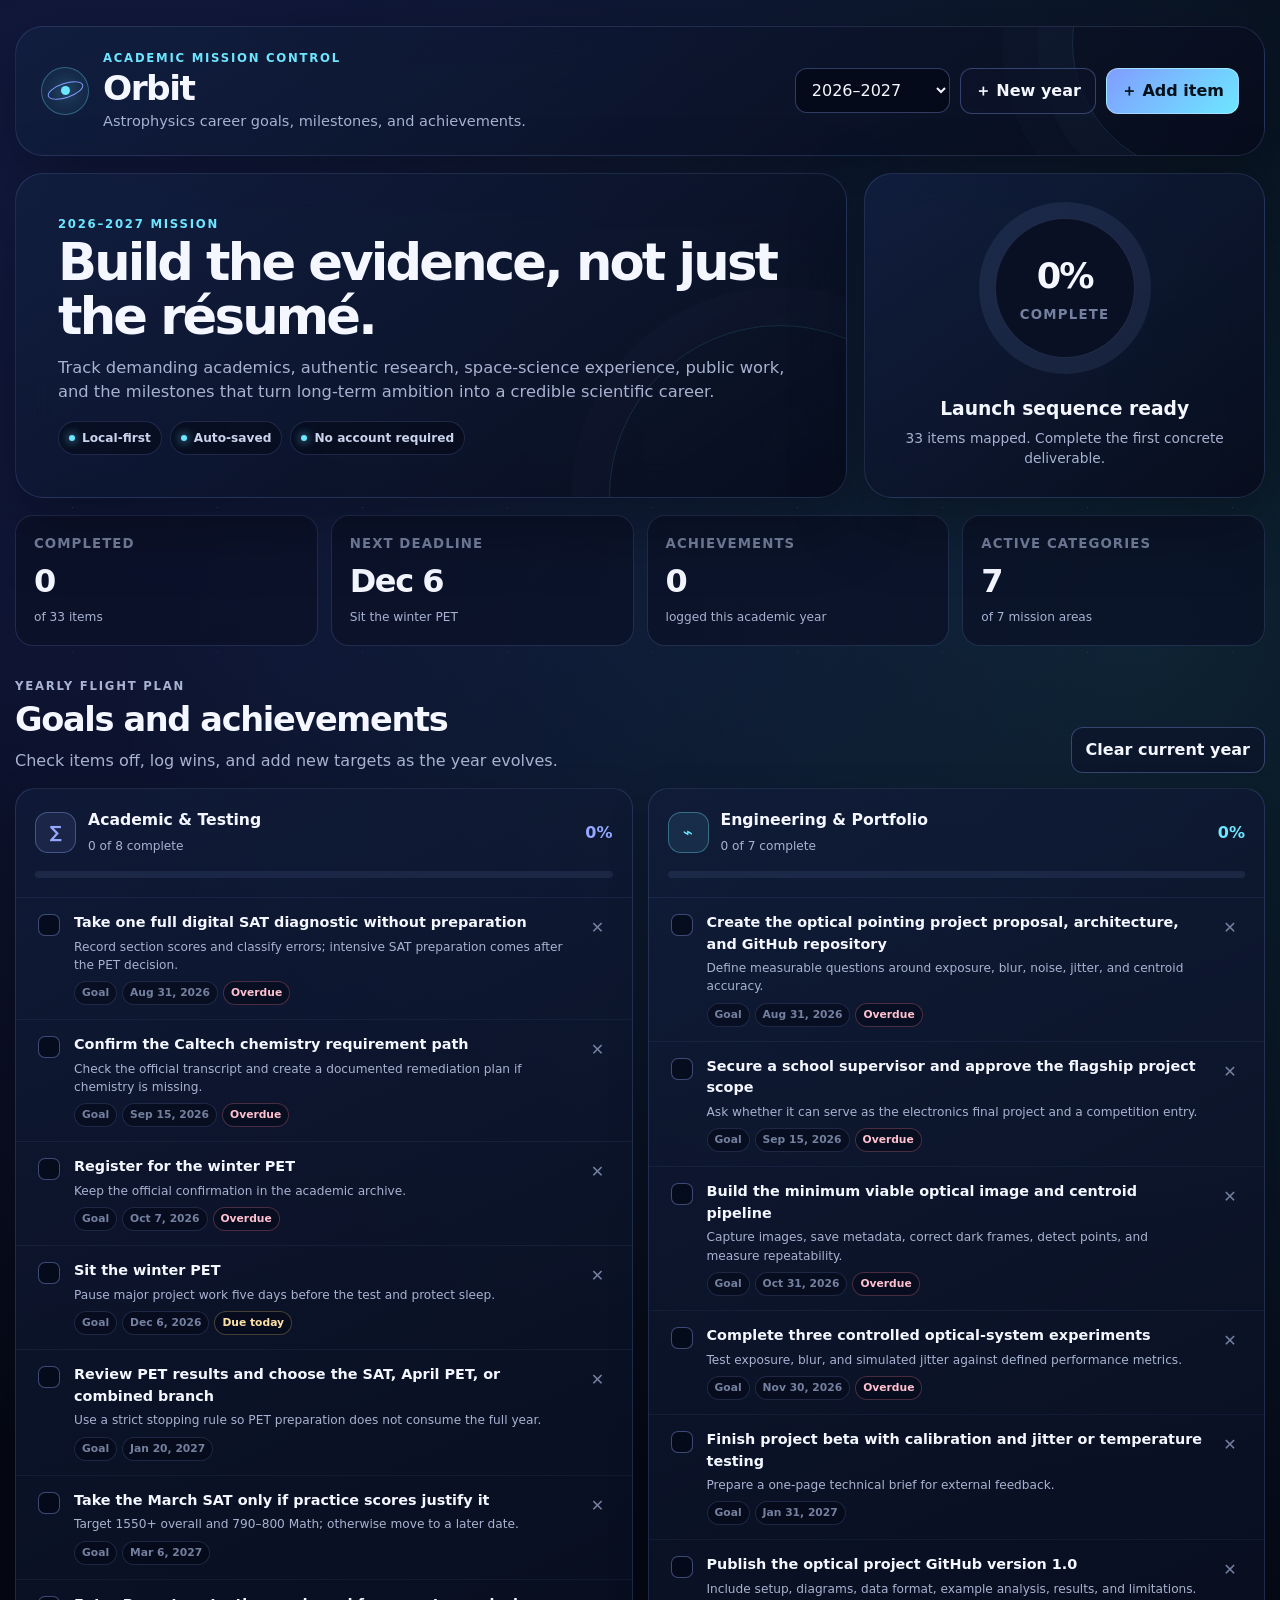
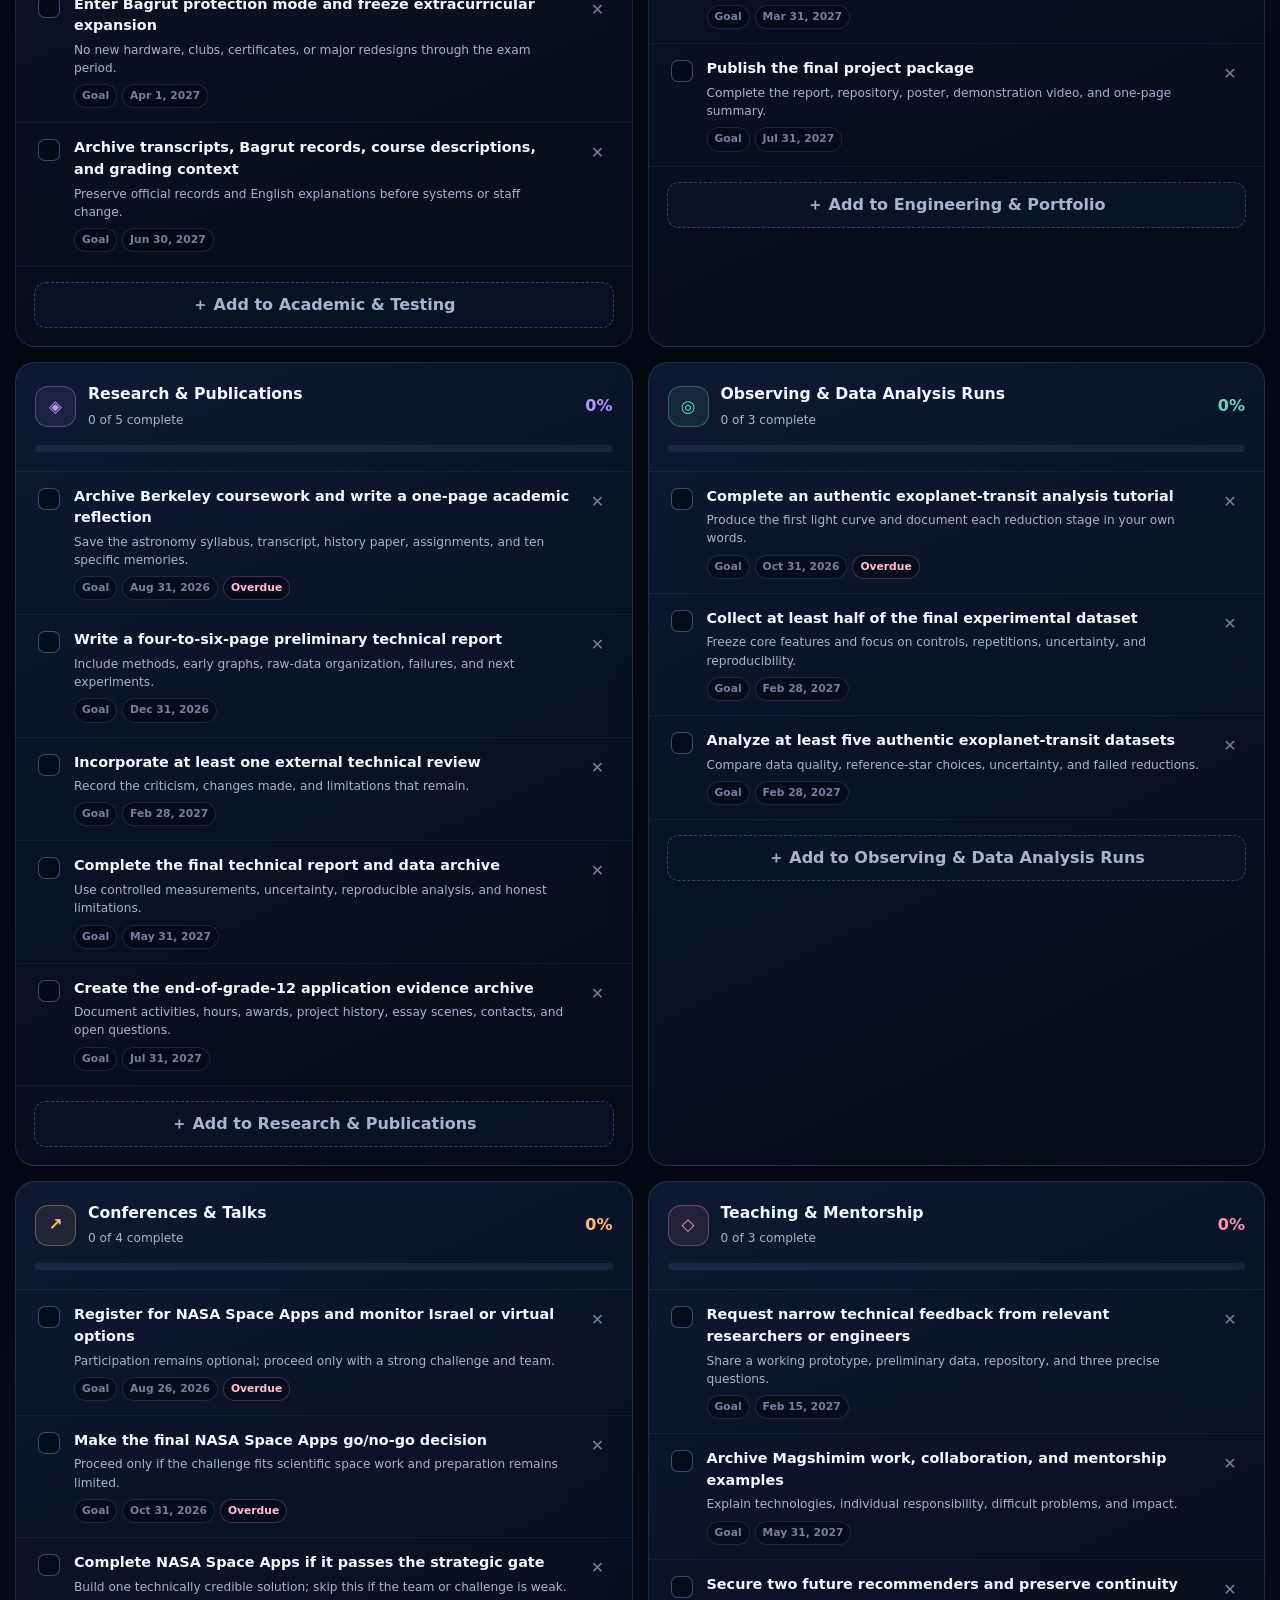
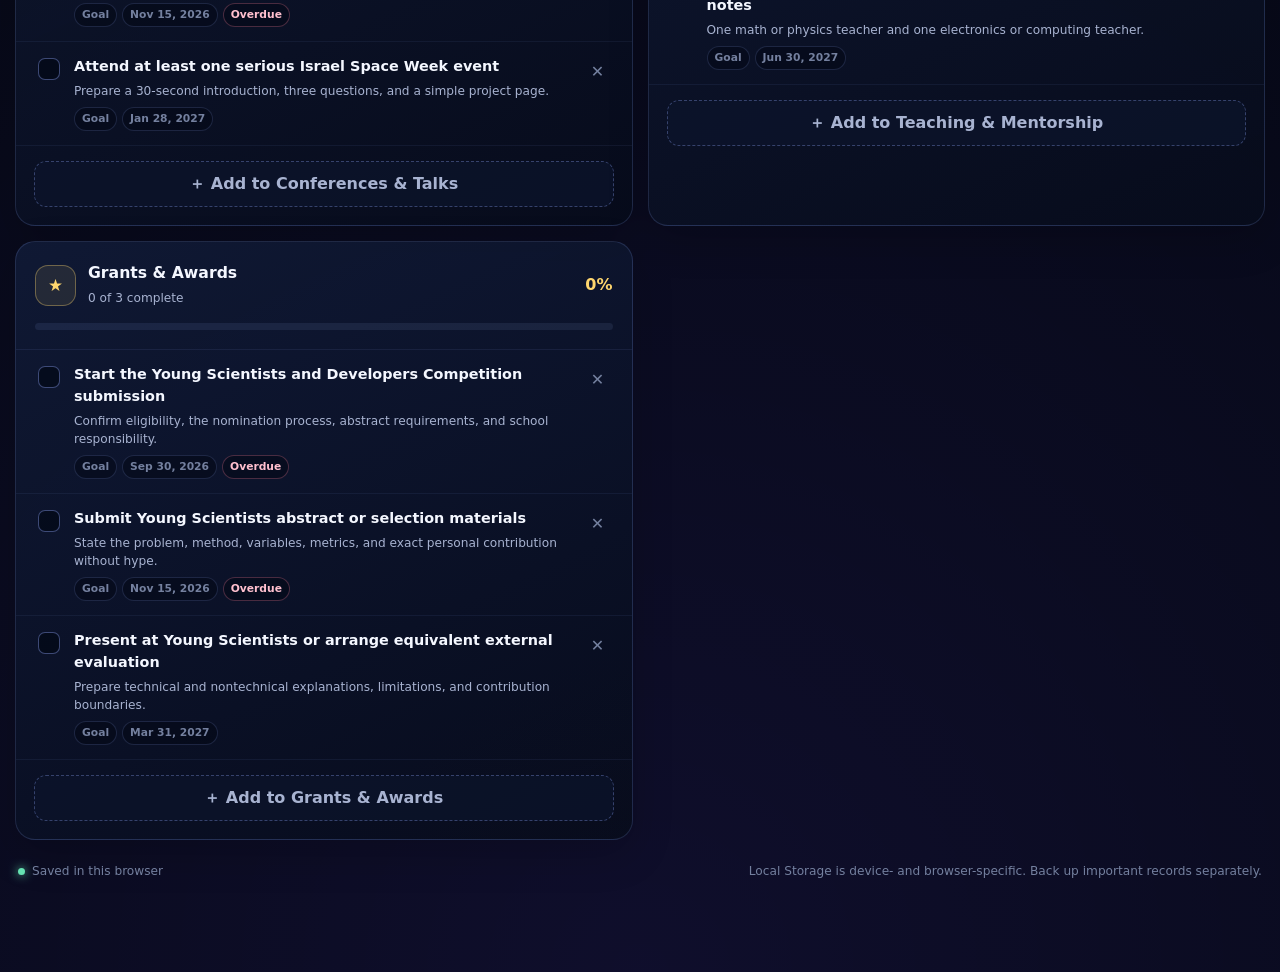
==== index.html @ a2289123 "inital commit" ====
<!doctype html>
<html lang="en">
<head>
  <meta charset="utf-8">
  <meta name="viewport" content="width=device-width,initial-scale=1">
  <meta name="theme-color" content="#050814">
  <meta name="description" content="A local-first yearly astrophysics career tracker.">
  <title>Orbit — Astrophysics Career Tracker</title>
  <style>
    :root{
      color-scheme:dark;--bg:#050814;--panel:rgba(13,22,45,.82);--panel2:#101a35;
      --line:rgba(145,169,255,.17);--line2:rgba(145,169,255,.32);--text:#f4f7ff;
      --muted:#a8b3d1;--dim:#74809f;--blue:#819dff;--cyan:#6de6ff;--green:#66e2b2;
      --gold:#ffd276;--red:#ff829e;--shadow:0 22px 70px rgba(0,0,0,.35);--r:22px
    }
    *{box-sizing:border-box}html{scroll-behavior:smooth}body{margin:0;min-height:100vh;color:var(--text);
      font-family:Inter,ui-sans-serif,system-ui,-apple-system,"Segoe UI",sans-serif;line-height:1.5;
      background:
        radial-gradient(circle at 10% 5%,rgba(74,104,255,.2),transparent 30%),
        radial-gradient(circle at 90% 15%,rgba(70,220,255,.12),transparent 28%),
        radial-gradient(circle at 50% 100%,rgba(105,70,255,.1),transparent 35%),var(--bg)}
    body:before{content:"";position:fixed;inset:0;z-index:-1;pointer-events:none;opacity:.45;
      background-image:radial-gradient(circle,#fff 0 .7px,transparent .9px),radial-gradient(circle,#81dcff 0 .65px,transparent .85px);
      background-position:0 0,45px 70px;background-size:145px 145px,215px 215px;mask-image:linear-gradient(#000,transparent 92%)}
    button,input,select,textarea{font:inherit}button,select,input[type=checkbox]{cursor:pointer}
    button:focus-visible,input:focus-visible,select:focus-visible,textarea:focus-visible{outline:3px solid rgba(109,230,255,.38);outline-offset:2px}
    .app{width:min(1420px,calc(100% - 30px));margin:auto;padding:26px 0 70px}.glass{border:1px solid var(--line);
      background:linear-gradient(145deg,rgba(18,31,64,.82),rgba(7,12,27,.88));box-shadow:var(--shadow);backdrop-filter:blur(18px)}
    .topbar{display:flex;gap:24px;align-items:center;justify-content:space-between;padding:23px 25px;border-radius:28px;overflow:hidden;position:relative}
    .topbar:after{content:"";position:absolute;width:260px;height:260px;right:-70px;top:-115px;border:1px solid rgba(109,230,255,.13);
      border-radius:50%;box-shadow:0 0 0 35px rgba(129,157,255,.025),0 0 0 70px rgba(129,157,255,.015)}
    .brand,.controls{position:relative;z-index:1;display:flex;align-items:center}.brand{gap:14px}.controls{gap:10px;justify-content:flex-end;flex-wrap:wrap}
    .orbit{width:48px;height:48px;border:1px solid rgba(109,230,255,.32);border-radius:50%;position:relative;display:grid;place-items:center;background:rgba(109,230,255,.06)}
    .orbit:before{content:"";width:9px;height:9px;border-radius:50%;background:var(--cyan);box-shadow:0 0 17px var(--cyan)}
    .orbit:after{content:"";position:absolute;width:35px;height:13px;border:1px solid var(--blue);border-radius:50%;transform:rotate(-18deg)}
    .kicker{margin:0 0 3px;color:var(--cyan);font-size:.73rem;font-weight:850;letter-spacing:.15em;text-transform:uppercase}
    h1,h2,h3,p{margin-top:0}h1{font-size:clamp(1.5rem,3vw,2.15rem);line-height:1;margin-bottom:5px;letter-spacing:-.045em}.sub{margin:0;color:var(--muted);font-size:.91rem}
    select,.input,textarea{border:1px solid var(--line2);background:rgba(3,8,20,.72);color:var(--text);border-radius:12px;padding:11px 12px;min-height:43px}
    select{min-width:155px}.btn{display:inline-flex;align-items:center;justify-content:center;gap:7px;min-height:43px;padding:10px 14px;border:1px solid var(--line2);
      border-radius:12px;background:rgba(12,20,43,.75);color:var(--text);font-weight:780;transition:.18s ease}.btn:hover{transform:translateY(-1px);background:rgba(25,39,78,.88);border-color:rgba(145,169,255,.55)}
    .btn.primary{color:#03101a;background:linear-gradient(135deg,var(--blue),var(--cyan));border-color:rgba(200,247,255,.55)}.btn.danger:hover{color:#ffd4df;background:rgba(255,130,158,.1);border-color:rgba(255,130,158,.35)}
    .hero{display:grid;grid-template-columns:1.35fr .65fr;gap:17px;margin-top:17px}.mission,.overall{border-radius:28px}.mission{padding:clamp(25px,4vw,42px);position:relative;overflow:hidden}
    .mission:after{content:"";position:absolute;width:340px;height:340px;right:-105px;bottom:-170px;border:1px solid rgba(109,230,255,.12);border-radius:50%;box-shadow:0 0 0 38px rgba(129,157,255,.018)}
    .mission>*{position:relative;z-index:1}.mission h2{max-width:780px;font-size:clamp(1.8rem,4vw,3.25rem);line-height:1.05;letter-spacing:-.055em;margin-bottom:12px}.mission>p:not(.kicker){max-width:730px;color:var(--muted);font-size:1.02rem}
    .pills{display:flex;gap:8px;flex-wrap:wrap}.pill,.badge{display:inline-flex;align-items:center;border:1px solid var(--line);border-radius:999px;background:rgba(4,9,22,.52);font-weight:750}
    .pill{gap:7px;padding:7px 10px;color:#cad3ed;font-size:.76rem}.pill:before{content:"";width:6px;height:6px;background:var(--cyan);border-radius:50%;box-shadow:0 0 10px var(--cyan)}
    .overall{padding:27px;display:grid;place-items:center;text-align:center}.ring{--p:0deg;width:172px;height:172px;border-radius:50%;display:grid;place-items:center;position:relative;margin-bottom:18px;background:conic-gradient(var(--cyan) var(--p),rgba(120,145,207,.12) 0)}
    .ring:before{content:"";position:absolute;width:138px;height:138px;border-radius:50%;border:1px solid var(--line);background:#091023}.ring>div{position:relative}.percent{display:block;font-size:2.2rem;font-weight:880;letter-spacing:-.06em}.ring small{color:var(--dim);font-weight:850;letter-spacing:.09em;text-transform:uppercase}
    .overall h3{margin-bottom:5px}.overall p{margin:0;color:var(--muted);font-size:.86rem}.stats{display:grid;grid-template-columns:repeat(4,1fr);gap:13px;margin-top:17px}.stat{padding:18px;border:1px solid var(--line);border-radius:18px;background:rgba(10,17,38,.7)}
    .stat small{display:block;color:var(--dim);font-weight:850;letter-spacing:.08em;text-transform:uppercase}.stat strong{display:block;font-size:clamp(1.35rem,3vw,2rem);letter-spacing:-.045em;margin:3px 0}.stat span{display:block;color:var(--muted);font-size:.76rem;white-space:nowrap;overflow:hidden;text-overflow:ellipsis}
    .section-head{display:flex;align-items:end;justify-content:space-between;gap:18px;margin:32px 0 15px}.section-head h2{font-size:clamp(1.45rem,3vw,2.1rem);letter-spacing:-.04em;margin-bottom:4px}.section-head p{margin:0;color:var(--muted)}
    .grid{display:grid;grid-template-columns:repeat(2,1fr);gap:15px}.category{--accent:var(--cyan);border:1px solid var(--line);border-radius:20px;overflow:hidden;background:linear-gradient(155deg,rgba(17,28,57,.84),rgba(7,12,27,.86));box-shadow:0 14px 40px rgba(0,0,0,.18)}
    .cat-head{padding:19px;border-bottom:1px solid rgba(145,169,255,.09)}.cat-row{display:flex;align-items:center;gap:12px}.cat-icon{width:41px;height:41px;display:grid;place-items:center;border:1px solid color-mix(in srgb,var(--accent) 35%,transparent);border-radius:13px;background:color-mix(in srgb,var(--accent) 9%,transparent);color:var(--accent);font-size:1.05rem;font-weight:900}
    .cat-copy{min-width:0;flex:1}.cat-copy h3{font-size:.98rem;margin-bottom:1px}.cat-copy span{color:var(--muted);font-size:.76rem}.cat-pct{color:var(--accent);font-weight:880}.track{height:7px;margin-top:14px;background:rgba(120,145,207,.12);border-radius:999px;overflow:hidden}.fill{height:100%;border-radius:inherit;background:linear-gradient(90deg,var(--accent),color-mix(in srgb,var(--accent) 60%,white));box-shadow:0 0 15px color-mix(in srgb,var(--accent) 28%,transparent)}
    .tasks{list-style:none;padding:0;margin:0}.task{display:grid;grid-template-columns:auto minmax(0,1fr) auto;gap:11px;align-items:start;padding:14px 18px;border-bottom:1px solid rgba(145,169,255,.07)}.task:hover{background:rgba(129,157,255,.035)}.task.done{opacity:.64}
    .check{appearance:none;width:22px;height:22px;margin-top:2px;border:1px solid rgba(145,169,255,.4);border-radius:7px;background:rgba(3,8,20,.65);display:grid;place-items:center}.check:after{content:"";width:9px;height:5px;border-left:2px solid #03101a;border-bottom:2px solid #03101a;transform:translateY(-1px) rotate(-45deg) scale(0)}.check:checked{background:var(--green);border-color:var(--green)}.check:checked:after{transform:translateY(-1px) rotate(-45deg) scale(1)}
    .task-title{margin:0;font-size:.9rem;font-weight:720;overflow-wrap:anywhere}.done .task-title{text-decoration:line-through;color:var(--muted)}.notes{margin:4px 0 0;color:var(--muted);font-size:.76rem;overflow-wrap:anywhere}.meta{display:flex;gap:5px;flex-wrap:wrap;margin-top:7px}.badge{padding:3px 7px;color:var(--dim);font-size:.67rem}.badge.win{color:#ffe2a5;border-color:rgba(255,210,118,.24);background:rgba(255,210,118,.06)}.badge.soon{color:#ffe2a5;border-color:rgba(255,210,118,.26)}.badge.late{color:#ffc0cf;border-color:rgba(255,130,158,.27)}.badge.ok{color:#abf2d5;border-color:rgba(102,226,178,.25)}
    .trash{width:32px;height:32px;border:1px solid transparent;border-radius:10px;background:transparent;color:var(--dim);font-size:1rem}.trash:hover{color:#ffb7c7;background:rgba(255,130,158,.08);border-color:rgba(255,130,158,.2)}.add-cat{width:calc(100% - 36px);margin:15px 18px 18px;border-style:dashed;color:var(--muted)}.empty{padding:22px 18px 6px;color:var(--muted);text-align:center;font-size:.83rem}
    footer{display:flex;justify-content:space-between;gap:14px;flex-wrap:wrap;padding:22px 3px;color:var(--dim);font-size:.76rem}.saved:before{content:"";display:inline-block;width:7px;height:7px;margin-right:7px;border-radius:50%;background:var(--green);box-shadow:0 0 10px var(--green)}
    dialog{width:min(590px,calc(100% - 26px));max-height:calc(100vh - 30px);padding:0;border:1px solid var(--line2);border-radius:24px;background:#0a1022;color:var(--text);box-shadow:0 30px 90px rgba(0,0,0,.65)}dialog::backdrop{background:rgba(1,4,12,.8);backdrop-filter:blur(8px)}
    .modal-head{display:flex;justify-content:space-between;gap:16px;padding:22px 23px 16px;border-bottom:1px solid var(--line)}.modal-head h2{font-size:1.3rem;margin-bottom:4px}.modal-head p{margin:0;color:var(--muted);font-size:.82rem}.x{border:0;background:transparent;color:var(--muted);font-size:1.45rem}.form{display:grid;gap:15px;padding:20px 23px 7px}.field{display:grid;gap:6px}.label{color:var(--dim);font-size:.72rem;font-weight:850;letter-spacing:.08em;text-transform:uppercase}.row{display:grid;grid-template-columns:1fr 1fr;gap:13px}textarea{min-height:88px;resize:vertical}.modal-actions{display:flex;justify-content:flex-end;gap:9px;padding:18px 23px 23px}
    .toastbox{position:fixed;right:17px;bottom:17px;z-index:20;width:min(350px,calc(100% - 34px));display:grid;gap:8px;pointer-events:none}.toast{padding:12px 14px;border:1px solid rgba(102,226,178,.25);border-radius:12px;background:rgba(8,19,31,.97);color:#dbfaec;box-shadow:0 15px 45px rgba(0,0,0,.4);animation:in .2s ease}@keyframes in{from{opacity:0;transform:translateY(8px)}}
    @media(max-width:950px){.topbar{align-items:flex-start;flex-direction:column}.controls{justify-content:flex-start}.hero{grid-template-columns:1fr}.overall{grid-template-columns:auto 1fr;gap:22px;text-align:left}.ring{width:140px;height:140px;margin:0}.ring:before{width:110px;height:110px}.stats{grid-template-columns:repeat(2,1fr)}}
    @media(max-width:700px){.app{width:calc(100% - 18px);padding-top:9px}.topbar,.mission,.overall{border-radius:21px}.topbar{padding:18px}.controls,.controls select{width:100%}.controls .btn{flex:1}.hero{gap:11px;margin-top:11px}.mission,.overall{padding:21px}.overall{grid-template-columns:1fr;text-align:center}.ring{width:154px;height:154px}.ring:before{width:122px;height:122px}.grid,.stats,.row{grid-template-columns:1fr}.section-head{align-items:flex-start;flex-direction:column}.task{padding:14px}.add-cat{width:calc(100% - 28px);margin-left:14px;margin-right:14px}}
    @media(prefers-reduced-motion:reduce){*{scroll-behavior:auto!important;transition:none!important;animation:none!important}}
  </style>
</head>
<body>
  <main class="app">
    <header class="topbar glass">
      <div class="brand"><div class="orbit" aria-hidden="true"></div><div><p class="kicker">Academic Mission Control</p><h1>Orbit</h1><p class="sub">Astrophysics career goals, milestones, and achievements.</p></div></div>
      <div class="controls"><select id="year" aria-label="Academic year"></select><button class="btn" id="newYear">＋ New year</button><button class="btn primary" id="add">＋ Add item</button></div>
    </header>

    <section class="hero">
      <article class="mission glass"><p class="kicker" id="yearLabel"></p><h2>Build the evidence, not just the résumé.</h2><p>Track demanding academics, authentic research, space-science experience, public work, and the milestones that turn long-term ambition into a credible scientific career.</p><div class="pills"><span class="pill">Local-first</span><span class="pill">Auto-saved</span><span class="pill">No account required</span></div></article>
      <aside class="overall glass"><div class="ring" id="ring"><div><strong class="percent" id="percent">0%</strong><small>Complete</small></div></div><div><h3 id="progressTitle">Mission initialized</h3><p id="progressText">Complete a goal to establish momentum.</p></div></aside>
    </section>

    <section class="stats"><article class="stat"><small>Completed</small><strong id="completed">0</strong><span id="completedNote">of 0 items</span></article><article class="stat"><small>Next deadline</small><strong id="deadline">—</strong><span id="deadlineNote">No upcoming goals</span></article><article class="stat"><small>Achievements</small><strong id="wins">0</strong><span>logged this academic year</span></article><article class="stat"><small>Active categories</small><strong id="activeCats">0</strong><span id="catNote">of 7 mission areas</span></article></section>

    <section><div class="section-head"><div><p class="kicker">Yearly flight plan</p><h2>Goals and achievements</h2><p>Check items off, log wins, and add new targets as the year evolves.</p></div><button class="btn danger" id="clear">Clear current year</button></div><div class="grid" id="grid"></div></section>
    <footer><span class="saved">Saved in this browser</span><span>Local Storage is device- and browser-specific. Back up important records separately.</span></footer>
  </main>

  <dialog id="dialog">
    <form id="form">
      <div class="modal-head"><div><h2>Add a yearly item</h2><p>Create a goal or log an achievement you have already earned.</p></div><button type="button" class="x" id="close" aria-label="Close">×</button></div>
      <div class="form">
        <label class="field"><span class="label">Title</span><input class="input" id="title" maxlength="160" required placeholder="Publish optical pointing project v1.0"></label>
        <div class="row"><label class="field"><span class="label">Category</span><select id="category"></select></label><label class="field"><span class="label">Type</span><select id="type"><option value="goal">Goal</option><option value="achievement">Achievement</option></select></label></div>
        <label class="field"><span class="label">Target or completion date</span><input class="input" id="date" type="date"></label>
        <label class="field"><span class="label">Notes</span><textarea class="input" id="notes" maxlength="400" placeholder="Optional context, success metric, or next step"></textarea></label>
      </div>
      <div class="modal-actions"><button type="button" class="btn" id="cancel">Cancel</button><button class="btn primary">Save item</button></div>
    </form>
  </dialog>
  <div class="toastbox" id="toasts" aria-live="polite"></div>

  <script>
    "use strict";
    const KEY="orbit-career-tracker-v1";
    const categories=[
      ["academic","Academic & Testing","∑","#94a8ff"],["engineering","Engineering & Portfolio","⌁","#6de6ff"],
      ["research","Research & Publications","◈","#b795ff"],["observing","Observing & Data Analysis Runs","◎","#62dbbf"],
      ["conference","Conferences & Talks","↗","#ffb97a"],["teaching","Teaching & Mentorship","◇","#ff8fb2"],
      ["awards","Grants & Awards","★","#ffd66e"]
    ];
    const seedRows=[
      ["research","Archive Berkeley coursework and write a one-page academic reflection","2026-08-31","Save the astronomy syllabus, transcript, history paper, assignments, and ten specific memories."],
      ["academic","Take one full digital SAT diagnostic without preparation","2026-08-31","Record section scores and classify errors; intensive SAT preparation comes after the PET decision."],
      ["academic","Confirm the Caltech chemistry requirement path","2026-09-15","Check the official transcript and create a documented remediation plan if chemistry is missing."],
      ["engineering","Create the optical pointing project proposal, architecture, and GitHub repository","2026-08-31","Define measurable questions around exposure, blur, noise, jitter, and centroid accuracy."],
      ["conference","Register for NASA Space Apps and monitor Israel or virtual options","2026-08-26","Participation remains optional; proceed only with a strong challenge and team."],
      ["engineering","Secure a school supervisor and approve the flagship project scope","2026-09-15","Ask whether it can serve as the electronics final project and a competition entry."],
      ["awards","Start the Young Scientists and Developers Competition submission","2026-09-30","Confirm eligibility, the nomination process, abstract requirements, and school responsibility."],
      ["academic","Register for the winter PET","2026-10-07","Keep the official confirmation in the academic archive."],
      ["engineering","Build the minimum viable optical image and centroid pipeline","2026-10-31","Capture images, save metadata, correct dark frames, detect points, and measure repeatability."],
      ["observing","Complete an authentic exoplanet-transit analysis tutorial","2026-10-31","Produce the first light curve and document each reduction stage in your own words."],
      ["conference","Make the final NASA Space Apps go/no-go decision","2026-10-31","Proceed only if the challenge fits scientific space work and preparation remains limited."],
      ["awards","Submit Young Scientists abstract or selection materials","2026-11-15","State the problem, method, variables, metrics, and exact personal contribution without hype."],
      ["conference","Complete NASA Space Apps if it passes the strategic gate","2026-11-15","Build one technically credible solution; skip this if the team or challenge is weak."],
      ["engineering","Complete three controlled optical-system experiments","2026-11-30","Test exposure, blur, and simulated jitter against defined performance metrics."],
      ["academic","Sit the winter PET","2026-12-06","Pause major project work five days before the test and protect sleep."],
      ["research","Write a four-to-six-page preliminary technical report","2026-12-31","Include methods, early graphs, raw-data organization, failures, and next experiments."],
      ["academic","Review PET results and choose the SAT, April PET, or combined branch","2027-01-20","Use a strict stopping rule so PET preparation does not consume the full year."],
      ["conference","Attend at least one serious Israel Space Week event","2027-01-28","Prepare a 30-second introduction, three questions, and a simple project page."],
      ["engineering","Finish project beta with calibration and jitter or temperature testing","2027-01-31","Prepare a one-page technical brief for external feedback."],
      ["teaching","Request narrow technical feedback from relevant researchers or engineers","2027-02-15","Share a working prototype, preliminary data, repository, and three precise questions."],
      ["observing","Collect at least half of the final experimental dataset","2027-02-28","Freeze core features and focus on controls, repetitions, uncertainty, and reproducibility."],
      ["observing","Analyze at least five authentic exoplanet-transit datasets","2027-02-28","Compare data quality, reference-star choices, uncertainty, and failed reductions."],
      ["research","Incorporate at least one external technical review","2027-02-28","Record the criticism, changes made, and limitations that remain."],
      ["academic","Take the March SAT only if practice scores justify it","2027-03-06","Target 1550+ overall and 790–800 Math; otherwise move to a later date."],
      ["awards","Present at Young Scientists or arrange equivalent external evaluation","2027-03-31","Prepare technical and nontechnical explanations, limitations, and contribution boundaries."],
      ["engineering","Publish the optical project GitHub version 1.0","2027-03-31","Include setup, diagrams, data format, example analysis, results, and limitations."],
      ["academic","Enter Bagrut protection mode and freeze extracurricular expansion","2027-04-01","No new hardware, clubs, certificates, or major redesigns through the exam period."],
      ["research","Complete the final technical report and data archive","2027-05-31","Use controlled measurements, uncertainty, reproducible analysis, and honest limitations."],
      ["teaching","Archive Magshimim work, collaboration, and mentorship examples","2027-05-31","Explain technologies, individual responsibility, difficult problems, and impact."],
      ["teaching","Secure two future recommenders and preserve continuity notes","2027-06-30","One math or physics teacher and one electronics or computing teacher."],
      ["academic","Archive transcripts, Bagrut records, course descriptions, and grading context","2027-06-30","Preserve official records and English explanations before systems or staff change."],
      ["engineering","Publish the final project package","2027-07-31","Complete the report, repository, poster, demonstration video, and one-page summary."],
      ["research","Create the end-of-grade-12 application evidence archive","2027-07-31","Document activities, hours, awards, project history, essay scenes, contacts, and open questions."]
    ];
    const starter={active:"2026–2027",years:{
      "2025–2026":{items:[
        {id:"berkeley",cat:"academic",title:"Complete the six-week UC Berkeley astrophysics program",date:"2026-08-14",notes:"Archive the syllabus, grade, assignments, and strongest work.",type:"achievement",done:true},
        {id:"physics97",cat:"academic",title:"Earn 97 on the Physics Bagrut",date:"2026-06-18",notes:"Evidence of sustained strength in advanced physics.",type:"achievement",done:true},
        {id:"price-paper",cat:"research",title:"Complete research paper on Derek de Solla Price and ancient computers",date:"2026-08-10",notes:"Preserve the final paper and instructor feedback.",type:"achievement",done:true}
      ]},
      "2026–2027":{items:seedRows.map((r,i)=>({id:`seed-${i}`,cat:r[0],title:r[1],date:r[2],notes:r[3],type:"goal",done:false}))}
    }};
    const $=s=>document.querySelector(s), els={year:$("#year"),yearLabel:$("#yearLabel"),ring:$("#ring"),percent:$("#percent"),progressTitle:$("#progressTitle"),progressText:$("#progressText"),completed:$("#completed"),completedNote:$("#completedNote"),deadline:$("#deadline"),deadlineNote:$("#deadlineNote"),wins:$("#wins"),activeCats:$("#activeCats"),catNote:$("#catNote"),grid:$("#grid"),dialog:$("#dialog"),form:$("#form"),title:$("#title"),category:$("#category"),type:$("#type"),date:$("#date"),notes:$("#notes"),toasts:$("#toasts")};
    let data=load(),preferredCat="academic";
    function clone(v){return JSON.parse(JSON.stringify(v))}function load(){try{const x=JSON.parse(localStorage.getItem(KEY));return x?.years?x:clone(starter)}catch{return clone(starter)}}
    function save(msg){localStorage.setItem(KEY,JSON.stringify(data));if(msg)toast(msg)}function yearData(){return data.years[data.active]}function items(){return yearData().items}
    function esc(s){return String(s??"").replace(/[&<>"']/g,c=>({"&":"&amp;","<":"&lt;",">":"&gt;",'"':"&quot;","'":"&#039;"}[c]))}
    function id(){return crypto.randomUUID?.()||`i-${Date.now()}-${Math.random().toString(16).slice(2)}`}
    function fmt(d,year=false){if(!d)return"No date";const x=new Date(`${d}T12:00:00`);return new Intl.DateTimeFormat(undefined,{month:"short",day:"numeric",year:year?"numeric":undefined}).format(x)}
    function days(d){if(!d)return null;const a=new Date(`${d}T12:00:00`),b=new Date();b.setHours(12,0,0,0);return Math.ceil((a-b)/864e5)}
    function badge(x){if(x.done)return'<span class="badge ok">Completed</span>';const n=days(x.date);if(n===null)return"";if(n<0)return'<span class="badge late">Overdue</span>';if(n===0)return'<span class="badge soon">Due today</span>';if(n<=14)return`<span class="badge soon">Due in ${n} day${n===1?"":"s"}</span>`;return""}
    function progressCopy(p,c,t){if(!t)return["Mission initialized","Add a goal or achievement to begin tracking this year."];if(p===100)return["Mission complete",`All ${t} tracked items are complete.`];if(p>=75)return["Final approach",`${c} of ${t} complete. Finish deliberately rather than adding noise.`];if(p>=40)return["Systems nominal",`${c} of ${t} complete. Protect priorities and keep the next deadline visible.`];if(p>0)return["Trajectory established",`${c} of ${t} complete. Consistency beats a dramatic sprint.`];return["Launch sequence ready",`${t} items mapped. Complete the first concrete deliverable.`]}
    function render(){
      const years=Object.keys(data.years).sort((a,b)=>parseInt(a)-parseInt(b));els.year.innerHTML=years.map(y=>`<option ${y===data.active?"selected":""}>${esc(y)}</option>`).join("");els.yearLabel.textContent=`${data.active} Mission`;
      els.category.innerHTML=categories.map(c=>`<option value="${c[0]}">${esc(c[1])}</option>`).join("");els.category.value=preferredCat;
      const all=items(),total=all.length,complete=all.filter(x=>x.done).length,p=total?Math.round(complete/total*100):0,wins=all.filter(x=>x.type==="achievement").length,active=new Set(all.map(x=>x.cat)).size;
      els.ring.style.setProperty("--p",`${p*3.6}deg`);els.percent.textContent=`${p}%`;const copy=progressCopy(p,complete,total);els.progressTitle.textContent=copy[0];els.progressText.textContent=copy[1];els.completed.textContent=complete;els.completedNote.textContent=`of ${total} item${total===1?"":"s"}`;els.wins.textContent=wins;els.activeCats.textContent=active;els.catNote.textContent=`of ${categories.length} mission areas`;
      const upcoming=all.filter(x=>!x.done&&x.date).sort((a,b)=>a.date.localeCompare(b.date)),next=upcoming.find(x=>days(x.date)>=0)||upcoming[0];els.deadline.textContent=next?fmt(next.date):"—";els.deadlineNote.textContent=next?next.title:"No upcoming goals";
      els.grid.innerHTML=categories.map(c=>categoryCard(c,all)).join("");
    }
    function categoryCard(c,all){const list=all.filter(x=>x.cat===c[0]).sort((a,b)=>a.done-b.done||(a.date||"9999").localeCompare(b.date||"9999")),done=list.filter(x=>x.done).length,p=list.length?Math.round(done/list.length*100):0;
      return`<article class="category" style="--accent:${c[3]}"><div class="cat-head"><div class="cat-row"><div class="cat-icon">${c[2]}</div><div class="cat-copy"><h3>${esc(c[1])}</h3><span>${done} of ${list.length} complete</span></div><span class="cat-pct">${p}%</span></div><div class="track"><div class="fill" style="width:${p}%"></div></div></div>${list.length?`<ul class="tasks">${list.map(task).join("")}</ul>`:'<div class="empty">No items in this mission area yet.</div>'}<button class="btn add-cat" data-add="${c[0]}">＋ Add to ${esc(c[1])}</button></article>`}
    function task(x){return`<li class="task ${x.done?"done":""}"><input class="check" type="checkbox" data-toggle="${x.id}" ${x.done?"checked":""} aria-label="Toggle ${esc(x.title)}"><div><p class="task-title">${esc(x.title)}</p>${x.notes?`<p class="notes">${esc(x.notes)}</p>`:""}<div class="meta"><span class="badge ${x.type==="achievement"?"win":""}">${x.type==="achievement"?"Achievement":"Goal"}</span>${x.date?`<span class="badge">${fmt(x.date,true)}</span>`:""}${badge(x)}</div></div><button class="trash" data-delete="${x.id}" aria-label="Delete ${esc(x.title)}">✕</button></li>`}
    function openDialog(cat="academic"){preferredCat=categories.some(c=>c[0]===cat)?cat:"academic";els.form.reset();els.category.value=preferredCat;els.type.value="goal";els.dialog.showModal();requestAnimationFrame(()=>els.title.focus())}
    function toast(msg){const n=document.createElement("div");n.className="toast";n.textContent=msg;els.toasts.append(n);setTimeout(()=>n.remove(),2300)}
    $("#add").onclick=()=>openDialog();$("#close").onclick=$("#cancel").onclick=()=>els.dialog.close();els.dialog.onclick=e=>{if(e.target===els.dialog)els.dialog.close()};
    els.form.onsubmit=e=>{e.preventDefault();const title=els.title.value.trim();if(!title)return;const type=els.type.value;items().push({id:id(),cat:els.category.value,title,date:els.date.value,notes:els.notes.value.trim(),type,done:type==="achievement"});save(type==="achievement"?"Achievement logged":"Goal added");els.dialog.close();render()};
    els.year.onchange=e=>{data.active=e.target.value;save();render()};
    $("#newYear").onclick=()=>{const starts=Object.keys(data.years).map(y=>parseInt(y)||0),s=Math.max(...starts)+1,input=prompt("Academic year, for example 2027–2028:",`${s}–${s+1}`);if(input===null)return;const y=input.trim().replace(/\s/g,"").replace("-","–"),m=y.match(/^(\d{4})–(\d{4})$/);if(!m||+m[2]!==+m[1]+1)return toast("Use a consecutive format such as 2027–2028.");data.years[y]??={items:[]};data.active=y;save(`${y} ready`);render()};
    $("#clear").onclick=()=>{if(!items().length)return toast("This year is already empty.");if(confirm(`Delete all ${items().length} items from ${data.active}?`)){yearData().items=[];save("Year cleared");render()}};
    els.grid.onclick=e=>{const add=e.target.closest("[data-add]"),del=e.target.closest("[data-delete]");if(add)return openDialog(add.dataset.add);if(del){const x=items().find(i=>i.id===del.dataset.delete);if(x&&confirm(`Delete “${x.title}”?`)){yearData().items=items().filter(i=>i.id!==x.id);save("Item deleted");render()}}};
    els.grid.onchange=e=>{const box=e.target.closest("[data-toggle]");if(!box)return;const x=items().find(i=>i.id===box.dataset.toggle);if(x){x.done=!x.done;x.completedAt=x.done?new Date().toISOString():null;save(x.done?"Item completed":"Item reopened");render()}};
    window.addEventListener("storage",e=>{if(e.key===KEY&&e.newValue){data=JSON.parse(e.newValue);render();toast("Updated from another tab")}});render();
  </script>
</body>
</html>
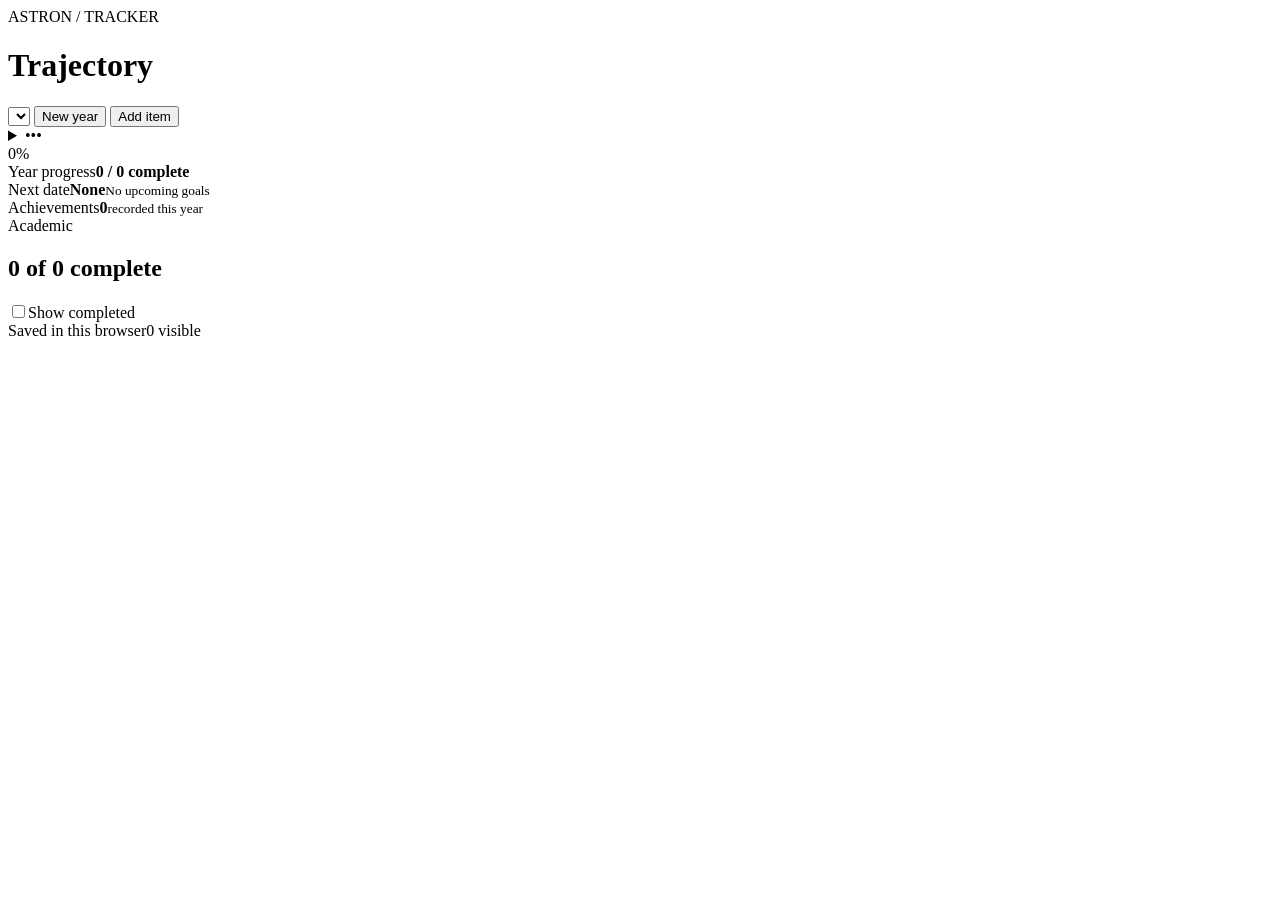
==== commit 4c9d3609: "feat: updated index.html" ====
--- a/index.html
+++ b/index.html
@@ -2,184 +2,66 @@
 <html lang="en">
 <head>
   <meta charset="utf-8">
-  <meta name="viewport" content="width=device-width,initial-scale=1">
-  <meta name="theme-color" content="#050814">
-  <meta name="description" content="A local-first yearly astrophysics career tracker.">
-  <title>Orbit — Astrophysics Career Tracker</title>
-  <style>
-    :root{
-      color-scheme:dark;--bg:#050814;--panel:rgba(13,22,45,.82);--panel2:#101a35;
-      --line:rgba(145,169,255,.17);--line2:rgba(145,169,255,.32);--text:#f4f7ff;
-      --muted:#a8b3d1;--dim:#74809f;--blue:#819dff;--cyan:#6de6ff;--green:#66e2b2;
-      --gold:#ffd276;--red:#ff829e;--shadow:0 22px 70px rgba(0,0,0,.35);--r:22px
-    }
-    *{box-sizing:border-box}html{scroll-behavior:smooth}body{margin:0;min-height:100vh;color:var(--text);
-      font-family:Inter,ui-sans-serif,system-ui,-apple-system,"Segoe UI",sans-serif;line-height:1.5;
-      background:
-        radial-gradient(circle at 10% 5%,rgba(74,104,255,.2),transparent 30%),
-        radial-gradient(circle at 90% 15%,rgba(70,220,255,.12),transparent 28%),
-        radial-gradient(circle at 50% 100%,rgba(105,70,255,.1),transparent 35%),var(--bg)}
-    body:before{content:"";position:fixed;inset:0;z-index:-1;pointer-events:none;opacity:.45;
-      background-image:radial-gradient(circle,#fff 0 .7px,transparent .9px),radial-gradient(circle,#81dcff 0 .65px,transparent .85px);
-      background-position:0 0,45px 70px;background-size:145px 145px,215px 215px;mask-image:linear-gradient(#000,transparent 92%)}
-    button,input,select,textarea{font:inherit}button,select,input[type=checkbox]{cursor:pointer}
-    button:focus-visible,input:focus-visible,select:focus-visible,textarea:focus-visible{outline:3px solid rgba(109,230,255,.38);outline-offset:2px}
-    .app{width:min(1420px,calc(100% - 30px));margin:auto;padding:26px 0 70px}.glass{border:1px solid var(--line);
-      background:linear-gradient(145deg,rgba(18,31,64,.82),rgba(7,12,27,.88));box-shadow:var(--shadow);backdrop-filter:blur(18px)}
-    .topbar{display:flex;gap:24px;align-items:center;justify-content:space-between;padding:23px 25px;border-radius:28px;overflow:hidden;position:relative}
-    .topbar:after{content:"";position:absolute;width:260px;height:260px;right:-70px;top:-115px;border:1px solid rgba(109,230,255,.13);
-      border-radius:50%;box-shadow:0 0 0 35px rgba(129,157,255,.025),0 0 0 70px rgba(129,157,255,.015)}
-    .brand,.controls{position:relative;z-index:1;display:flex;align-items:center}.brand{gap:14px}.controls{gap:10px;justify-content:flex-end;flex-wrap:wrap}
-    .orbit{width:48px;height:48px;border:1px solid rgba(109,230,255,.32);border-radius:50%;position:relative;display:grid;place-items:center;background:rgba(109,230,255,.06)}
-    .orbit:before{content:"";width:9px;height:9px;border-radius:50%;background:var(--cyan);box-shadow:0 0 17px var(--cyan)}
-    .orbit:after{content:"";position:absolute;width:35px;height:13px;border:1px solid var(--blue);border-radius:50%;transform:rotate(-18deg)}
-    .kicker{margin:0 0 3px;color:var(--cyan);font-size:.73rem;font-weight:850;letter-spacing:.15em;text-transform:uppercase}
-    h1,h2,h3,p{margin-top:0}h1{font-size:clamp(1.5rem,3vw,2.15rem);line-height:1;margin-bottom:5px;letter-spacing:-.045em}.sub{margin:0;color:var(--muted);font-size:.91rem}
-    select,.input,textarea{border:1px solid var(--line2);background:rgba(3,8,20,.72);color:var(--text);border-radius:12px;padding:11px 12px;min-height:43px}
-    select{min-width:155px}.btn{display:inline-flex;align-items:center;justify-content:center;gap:7px;min-height:43px;padding:10px 14px;border:1px solid var(--line2);
-      border-radius:12px;background:rgba(12,20,43,.75);color:var(--text);font-weight:780;transition:.18s ease}.btn:hover{transform:translateY(-1px);background:rgba(25,39,78,.88);border-color:rgba(145,169,255,.55)}
-    .btn.primary{color:#03101a;background:linear-gradient(135deg,var(--blue),var(--cyan));border-color:rgba(200,247,255,.55)}.btn.danger:hover{color:#ffd4df;background:rgba(255,130,158,.1);border-color:rgba(255,130,158,.35)}
-    .hero{display:grid;grid-template-columns:1.35fr .65fr;gap:17px;margin-top:17px}.mission,.overall{border-radius:28px}.mission{padding:clamp(25px,4vw,42px);position:relative;overflow:hidden}
-    .mission:after{content:"";position:absolute;width:340px;height:340px;right:-105px;bottom:-170px;border:1px solid rgba(109,230,255,.12);border-radius:50%;box-shadow:0 0 0 38px rgba(129,157,255,.018)}
-    .mission>*{position:relative;z-index:1}.mission h2{max-width:780px;font-size:clamp(1.8rem,4vw,3.25rem);line-height:1.05;letter-spacing:-.055em;margin-bottom:12px}.mission>p:not(.kicker){max-width:730px;color:var(--muted);font-size:1.02rem}
-    .pills{display:flex;gap:8px;flex-wrap:wrap}.pill,.badge{display:inline-flex;align-items:center;border:1px solid var(--line);border-radius:999px;background:rgba(4,9,22,.52);font-weight:750}
-    .pill{gap:7px;padding:7px 10px;color:#cad3ed;font-size:.76rem}.pill:before{content:"";width:6px;height:6px;background:var(--cyan);border-radius:50%;box-shadow:0 0 10px var(--cyan)}
-    .overall{padding:27px;display:grid;place-items:center;text-align:center}.ring{--p:0deg;width:172px;height:172px;border-radius:50%;display:grid;place-items:center;position:relative;margin-bottom:18px;background:conic-gradient(var(--cyan) var(--p),rgba(120,145,207,.12) 0)}
-    .ring:before{content:"";position:absolute;width:138px;height:138px;border-radius:50%;border:1px solid var(--line);background:#091023}.ring>div{position:relative}.percent{display:block;font-size:2.2rem;font-weight:880;letter-spacing:-.06em}.ring small{color:var(--dim);font-weight:850;letter-spacing:.09em;text-transform:uppercase}
-    .overall h3{margin-bottom:5px}.overall p{margin:0;color:var(--muted);font-size:.86rem}.stats{display:grid;grid-template-columns:repeat(4,1fr);gap:13px;margin-top:17px}.stat{padding:18px;border:1px solid var(--line);border-radius:18px;background:rgba(10,17,38,.7)}
-    .stat small{display:block;color:var(--dim);font-weight:850;letter-spacing:.08em;text-transform:uppercase}.stat strong{display:block;font-size:clamp(1.35rem,3vw,2rem);letter-spacing:-.045em;margin:3px 0}.stat span{display:block;color:var(--muted);font-size:.76rem;white-space:nowrap;overflow:hidden;text-overflow:ellipsis}
-    .section-head{display:flex;align-items:end;justify-content:space-between;gap:18px;margin:32px 0 15px}.section-head h2{font-size:clamp(1.45rem,3vw,2.1rem);letter-spacing:-.04em;margin-bottom:4px}.section-head p{margin:0;color:var(--muted)}
-    .grid{display:grid;grid-template-columns:repeat(2,1fr);gap:15px}.category{--accent:var(--cyan);border:1px solid var(--line);border-radius:20px;overflow:hidden;background:linear-gradient(155deg,rgba(17,28,57,.84),rgba(7,12,27,.86));box-shadow:0 14px 40px rgba(0,0,0,.18)}
-    .cat-head{padding:19px;border-bottom:1px solid rgba(145,169,255,.09)}.cat-row{display:flex;align-items:center;gap:12px}.cat-icon{width:41px;height:41px;display:grid;place-items:center;border:1px solid color-mix(in srgb,var(--accent) 35%,transparent);border-radius:13px;background:color-mix(in srgb,var(--accent) 9%,transparent);color:var(--accent);font-size:1.05rem;font-weight:900}
-    .cat-copy{min-width:0;flex:1}.cat-copy h3{font-size:.98rem;margin-bottom:1px}.cat-copy span{color:var(--muted);font-size:.76rem}.cat-pct{color:var(--accent);font-weight:880}.track{height:7px;margin-top:14px;background:rgba(120,145,207,.12);border-radius:999px;overflow:hidden}.fill{height:100%;border-radius:inherit;background:linear-gradient(90deg,var(--accent),color-mix(in srgb,var(--accent) 60%,white));box-shadow:0 0 15px color-mix(in srgb,var(--accent) 28%,transparent)}
-    .tasks{list-style:none;padding:0;margin:0}.task{display:grid;grid-template-columns:auto minmax(0,1fr) auto;gap:11px;align-items:start;padding:14px 18px;border-bottom:1px solid rgba(145,169,255,.07)}.task:hover{background:rgba(129,157,255,.035)}.task.done{opacity:.64}
-    .check{appearance:none;width:22px;height:22px;margin-top:2px;border:1px solid rgba(145,169,255,.4);border-radius:7px;background:rgba(3,8,20,.65);display:grid;place-items:center}.check:after{content:"";width:9px;height:5px;border-left:2px solid #03101a;border-bottom:2px solid #03101a;transform:translateY(-1px) rotate(-45deg) scale(0)}.check:checked{background:var(--green);border-color:var(--green)}.check:checked:after{transform:translateY(-1px) rotate(-45deg) scale(1)}
-    .task-title{margin:0;font-size:.9rem;font-weight:720;overflow-wrap:anywhere}.done .task-title{text-decoration:line-through;color:var(--muted)}.notes{margin:4px 0 0;color:var(--muted);font-size:.76rem;overflow-wrap:anywhere}.meta{display:flex;gap:5px;flex-wrap:wrap;margin-top:7px}.badge{padding:3px 7px;color:var(--dim);font-size:.67rem}.badge.win{color:#ffe2a5;border-color:rgba(255,210,118,.24);background:rgba(255,210,118,.06)}.badge.soon{color:#ffe2a5;border-color:rgba(255,210,118,.26)}.badge.late{color:#ffc0cf;border-color:rgba(255,130,158,.27)}.badge.ok{color:#abf2d5;border-color:rgba(102,226,178,.25)}
-    .trash{width:32px;height:32px;border:1px solid transparent;border-radius:10px;background:transparent;color:var(--dim);font-size:1rem}.trash:hover{color:#ffb7c7;background:rgba(255,130,158,.08);border-color:rgba(255,130,158,.2)}.add-cat{width:calc(100% - 36px);margin:15px 18px 18px;border-style:dashed;color:var(--muted)}.empty{padding:22px 18px 6px;color:var(--muted);text-align:center;font-size:.83rem}
-    footer{display:flex;justify-content:space-between;gap:14px;flex-wrap:wrap;padding:22px 3px;color:var(--dim);font-size:.76rem}.saved:before{content:"";display:inline-block;width:7px;height:7px;margin-right:7px;border-radius:50%;background:var(--green);box-shadow:0 0 10px var(--green)}
-    dialog{width:min(590px,calc(100% - 26px));max-height:calc(100vh - 30px);padding:0;border:1px solid var(--line2);border-radius:24px;background:#0a1022;color:var(--text);box-shadow:0 30px 90px rgba(0,0,0,.65)}dialog::backdrop{background:rgba(1,4,12,.8);backdrop-filter:blur(8px)}
-    .modal-head{display:flex;justify-content:space-between;gap:16px;padding:22px 23px 16px;border-bottom:1px solid var(--line)}.modal-head h2{font-size:1.3rem;margin-bottom:4px}.modal-head p{margin:0;color:var(--muted);font-size:.82rem}.x{border:0;background:transparent;color:var(--muted);font-size:1.45rem}.form{display:grid;gap:15px;padding:20px 23px 7px}.field{display:grid;gap:6px}.label{color:var(--dim);font-size:.72rem;font-weight:850;letter-spacing:.08em;text-transform:uppercase}.row{display:grid;grid-template-columns:1fr 1fr;gap:13px}textarea{min-height:88px;resize:vertical}.modal-actions{display:flex;justify-content:flex-end;gap:9px;padding:18px 23px 23px}
-    .toastbox{position:fixed;right:17px;bottom:17px;z-index:20;width:min(350px,calc(100% - 34px));display:grid;gap:8px;pointer-events:none}.toast{padding:12px 14px;border:1px solid rgba(102,226,178,.25);border-radius:12px;background:rgba(8,19,31,.97);color:#dbfaec;box-shadow:0 15px 45px rgba(0,0,0,.4);animation:in .2s ease}@keyframes in{from{opacity:0;transform:translateY(8px)}}
-    @media(max-width:950px){.topbar{align-items:flex-start;flex-direction:column}.controls{justify-content:flex-start}.hero{grid-template-columns:1fr}.overall{grid-template-columns:auto 1fr;gap:22px;text-align:left}.ring{width:140px;height:140px;margin:0}.ring:before{width:110px;height:110px}.stats{grid-template-columns:repeat(2,1fr)}}
-    @media(max-width:700px){.app{width:calc(100% - 18px);padding-top:9px}.topbar,.mission,.overall{border-radius:21px}.topbar{padding:18px}.controls,.controls select{width:100%}.controls .btn{flex:1}.hero{gap:11px;margin-top:11px}.mission,.overall{padding:21px}.overall{grid-template-columns:1fr;text-align:center}.ring{width:154px;height:154px}.ring:before{width:122px;height:122px}.grid,.stats,.row{grid-template-columns:1fr}.section-head{align-items:flex-start;flex-direction:column}.task{padding:14px}.add-cat{width:calc(100% - 28px);margin-left:14px;margin-right:14px}}
-    @media(prefers-reduced-motion:reduce){*{scroll-behavior:auto!important;transition:none!important;animation:none!important}}
-  </style>
+  <meta name="viewport" content="width=device-width, initial-scale=1">
+  <meta name="theme-color" content="#191919">
+  <meta name="description" content="A compact, local-first tracker for astrophysics goals and achievements.">
+  <title>Astron Tracker</title>
+  <link rel="stylesheet" href="style.css">
 </head>
 <body>
-  <main class="app">
-    <header class="topbar glass">
-      <div class="brand"><div class="orbit" aria-hidden="true"></div><div><p class="kicker">Academic Mission Control</p><h1>Orbit</h1><p class="sub">Astrophysics career goals, milestones, and achievements.</p></div></div>
-      <div class="controls"><select id="year" aria-label="Academic year"></select><button class="btn" id="newYear">＋ New year</button><button class="btn primary" id="add">＋ Add item</button></div>
+  <main class="tracker-shell">
+    <header class="tracker-header">
+      <div class="identity"><span class="scope">ASTRON / TRACKER</span><h1>Trajectory</h1></div>
+      <div class="header-actions">
+        <select id="year" aria-label="Academic year"></select>
+        <button class="quiet-button" id="newYear">New year</button>
+        <button class="primary-button" id="addItem">Add item</button>
+        <details class="more-menu">
+          <summary aria-label="More options">•••</summary>
+          <div class="menu-panel">
+            <button id="exportData">Export data</button>
+            <button id="importData">Import data</button>
+            <button class="danger" id="clearYear">Clear current year</button>
+          </div>
+        </details>
+      </div>
     </header>
 
-    <section class="hero">
-      <article class="mission glass"><p class="kicker" id="yearLabel"></p><h2>Build the evidence, not just the résumé.</h2><p>Track demanding academics, authentic research, space-science experience, public work, and the milestones that turn long-term ambition into a credible scientific career.</p><div class="pills"><span class="pill">Local-first</span><span class="pill">Auto-saved</span><span class="pill">No account required</span></div></article>
-      <aside class="overall glass"><div class="ring" id="ring"><div><strong class="percent" id="percent">0%</strong><small>Complete</small></div></div><div><h3 id="progressTitle">Mission initialized</h3><p id="progressText">Complete a goal to establish momentum.</p></div></aside>
+    <section class="summary" aria-label="Year summary">
+      <div class="progress-cell">
+        <div class="progress-ring" id="progressRing"><span id="progress">0%</span></div>
+        <div><span class="label">Year progress</span><strong id="progressNote">0 / 0 complete</strong></div>
+      </div>
+      <div class="metric"><span class="label">Next date</span><strong id="nextDate">None</strong><small id="nextTitle">No upcoming goals</small></div>
+      <div class="metric"><span class="label">Achievements</span><strong id="achievements">0</strong><small>recorded this year</small></div>
     </section>
 
-    <section class="stats"><article class="stat"><small>Completed</small><strong id="completed">0</strong><span id="completedNote">of 0 items</span></article><article class="stat"><small>Next deadline</small><strong id="deadline">—</strong><span id="deadlineNote">No upcoming goals</span></article><article class="stat"><small>Achievements</small><strong id="wins">0</strong><span>logged this academic year</span></article><article class="stat"><small>Active categories</small><strong id="activeCats">0</strong><span id="catNote">of 7 mission areas</span></article></section>
+    <nav class="category-tabs" id="categoryTabs" aria-label="Tracker categories"></nav>
 
-    <section><div class="section-head"><div><p class="kicker">Yearly flight plan</p><h2>Goals and achievements</h2><p>Check items off, log wins, and add new targets as the year evolves.</p></div><button class="btn danger" id="clear">Clear current year</button></div><div class="grid" id="grid"></div></section>
-    <footer><span class="saved">Saved in this browser</span><span>Local Storage is device- and browser-specific. Back up important records separately.</span></footer>
+    <section class="list-panel">
+      <div class="list-heading">
+        <div><span class="label" id="categoryLabel">Academic</span><h2 id="categoryProgress">0 of 0 complete</h2></div>
+        <label class="completed-toggle"><input type="checkbox" id="showDone">Show completed</label>
+      </div>
+      <div class="task-list" id="taskList"></div>
+      <footer class="tracker-footer"><span>Saved in this browser</span><span id="visibleCount">0 visible</span></footer>
+    </section>
   </main>
 
-  <dialog id="dialog">
-    <form id="form">
-      <div class="modal-head"><div><h2>Add a yearly item</h2><p>Create a goal or log an achievement you have already earned.</p></div><button type="button" class="x" id="close" aria-label="Close">×</button></div>
-      <div class="form">
-        <label class="field"><span class="label">Title</span><input class="input" id="title" maxlength="160" required placeholder="Publish optical pointing project v1.0"></label>
-        <div class="row"><label class="field"><span class="label">Category</span><select id="category"></select></label><label class="field"><span class="label">Type</span><select id="type"><option value="goal">Goal</option><option value="achievement">Achievement</option></select></label></div>
-        <label class="field"><span class="label">Target or completion date</span><input class="input" id="date" type="date"></label>
-        <label class="field"><span class="label">Notes</span><textarea class="input" id="notes" maxlength="400" placeholder="Optional context, success metric, or next step"></textarea></label>
+  <dialog id="itemDialog">
+    <form id="itemForm">
+      <div class="modal-title"><div><span class="label">New record</span><h2>Add an item</h2></div><button type="button" id="closeDialog" aria-label="Close">×</button></div>
+      <label>Title<input name="title" required maxlength="160" autofocus></label>
+      <div class="form-row">
+        <label>Category<select name="category" id="itemCategory"></select></label>
+        <label>Type<select name="type"><option value="goal">Goal</option><option value="achievement">Achievement</option></select></label>
       </div>
-      <div class="modal-actions"><button type="button" class="btn" id="cancel">Cancel</button><button class="btn primary">Save item</button></div>
+      <label>Date<input name="date" type="date"></label>
+      <label>Notes<textarea name="notes" maxlength="400" rows="2"></textarea></label>
+      <div class="modal-actions"><button type="button" class="quiet-button" id="cancelDialog">Cancel</button><button class="primary-button">Save</button></div>
     </form>
   </dialog>
-  <div class="toastbox" id="toasts" aria-live="polite"></div>
-
-  <script>
-    "use strict";
-    const KEY="orbit-career-tracker-v1";
-    const categories=[
-      ["academic","Academic & Testing","∑","#94a8ff"],["engineering","Engineering & Portfolio","⌁","#6de6ff"],
-      ["research","Research & Publications","◈","#b795ff"],["observing","Observing & Data Analysis Runs","◎","#62dbbf"],
-      ["conference","Conferences & Talks","↗","#ffb97a"],["teaching","Teaching & Mentorship","◇","#ff8fb2"],
-      ["awards","Grants & Awards","★","#ffd66e"]
-    ];
-    const seedRows=[
-      ["research","Archive Berkeley coursework and write a one-page academic reflection","2026-08-31","Save the astronomy syllabus, transcript, history paper, assignments, and ten specific memories."],
-      ["academic","Take one full digital SAT diagnostic without preparation","2026-08-31","Record section scores and classify errors; intensive SAT preparation comes after the PET decision."],
-      ["academic","Confirm the Caltech chemistry requirement path","2026-09-15","Check the official transcript and create a documented remediation plan if chemistry is missing."],
-      ["engineering","Create the optical pointing project proposal, architecture, and GitHub repository","2026-08-31","Define measurable questions around exposure, blur, noise, jitter, and centroid accuracy."],
-      ["conference","Register for NASA Space Apps and monitor Israel or virtual options","2026-08-26","Participation remains optional; proceed only with a strong challenge and team."],
-      ["engineering","Secure a school supervisor and approve the flagship project scope","2026-09-15","Ask whether it can serve as the electronics final project and a competition entry."],
-      ["awards","Start the Young Scientists and Developers Competition submission","2026-09-30","Confirm eligibility, the nomination process, abstract requirements, and school responsibility."],
-      ["academic","Register for the winter PET","2026-10-07","Keep the official confirmation in the academic archive."],
-      ["engineering","Build the minimum viable optical image and centroid pipeline","2026-10-31","Capture images, save metadata, correct dark frames, detect points, and measure repeatability."],
-      ["observing","Complete an authentic exoplanet-transit analysis tutorial","2026-10-31","Produce the first light curve and document each reduction stage in your own words."],
-      ["conference","Make the final NASA Space Apps go/no-go decision","2026-10-31","Proceed only if the challenge fits scientific space work and preparation remains limited."],
-      ["awards","Submit Young Scientists abstract or selection materials","2026-11-15","State the problem, method, variables, metrics, and exact personal contribution without hype."],
-      ["conference","Complete NASA Space Apps if it passes the strategic gate","2026-11-15","Build one technically credible solution; skip this if the team or challenge is weak."],
-      ["engineering","Complete three controlled optical-system experiments","2026-11-30","Test exposure, blur, and simulated jitter against defined performance metrics."],
-      ["academic","Sit the winter PET","2026-12-06","Pause major project work five days before the test and protect sleep."],
-      ["research","Write a four-to-six-page preliminary technical report","2026-12-31","Include methods, early graphs, raw-data organization, failures, and next experiments."],
-      ["academic","Review PET results and choose the SAT, April PET, or combined branch","2027-01-20","Use a strict stopping rule so PET preparation does not consume the full year."],
-      ["conference","Attend at least one serious Israel Space Week event","2027-01-28","Prepare a 30-second introduction, three questions, and a simple project page."],
-      ["engineering","Finish project beta with calibration and jitter or temperature testing","2027-01-31","Prepare a one-page technical brief for external feedback."],
-      ["teaching","Request narrow technical feedback from relevant researchers or engineers","2027-02-15","Share a working prototype, preliminary data, repository, and three precise questions."],
-      ["observing","Collect at least half of the final experimental dataset","2027-02-28","Freeze core features and focus on controls, repetitions, uncertainty, and reproducibility."],
-      ["observing","Analyze at least five authentic exoplanet-transit datasets","2027-02-28","Compare data quality, reference-star choices, uncertainty, and failed reductions."],
-      ["research","Incorporate at least one external technical review","2027-02-28","Record the criticism, changes made, and limitations that remain."],
-      ["academic","Take the March SAT only if practice scores justify it","2027-03-06","Target 1550+ overall and 790–800 Math; otherwise move to a later date."],
-      ["awards","Present at Young Scientists or arrange equivalent external evaluation","2027-03-31","Prepare technical and nontechnical explanations, limitations, and contribution boundaries."],
-      ["engineering","Publish the optical project GitHub version 1.0","2027-03-31","Include setup, diagrams, data format, example analysis, results, and limitations."],
-      ["academic","Enter Bagrut protection mode and freeze extracurricular expansion","2027-04-01","No new hardware, clubs, certificates, or major redesigns through the exam period."],
-      ["research","Complete the final technical report and data archive","2027-05-31","Use controlled measurements, uncertainty, reproducible analysis, and honest limitations."],
-      ["teaching","Archive Magshimim work, collaboration, and mentorship examples","2027-05-31","Explain technologies, individual responsibility, difficult problems, and impact."],
-      ["teaching","Secure two future recommenders and preserve continuity notes","2027-06-30","One math or physics teacher and one electronics or computing teacher."],
-      ["academic","Archive transcripts, Bagrut records, course descriptions, and grading context","2027-06-30","Preserve official records and English explanations before systems or staff change."],
-      ["engineering","Publish the final project package","2027-07-31","Complete the report, repository, poster, demonstration video, and one-page summary."],
-      ["research","Create the end-of-grade-12 application evidence archive","2027-07-31","Document activities, hours, awards, project history, essay scenes, contacts, and open questions."]
-    ];
-    const starter={active:"2026–2027",years:{
-      "2025–2026":{items:[
-        {id:"berkeley",cat:"academic",title:"Complete the six-week UC Berkeley astrophysics program",date:"2026-08-14",notes:"Archive the syllabus, grade, assignments, and strongest work.",type:"achievement",done:true},
-        {id:"physics97",cat:"academic",title:"Earn 97 on the Physics Bagrut",date:"2026-06-18",notes:"Evidence of sustained strength in advanced physics.",type:"achievement",done:true},
-        {id:"price-paper",cat:"research",title:"Complete research paper on Derek de Solla Price and ancient computers",date:"2026-08-10",notes:"Preserve the final paper and instructor feedback.",type:"achievement",done:true}
-      ]},
-      "2026–2027":{items:seedRows.map((r,i)=>({id:`seed-${i}`,cat:r[0],title:r[1],date:r[2],notes:r[3],type:"goal",done:false}))}
-    }};
-    const $=s=>document.querySelector(s), els={year:$("#year"),yearLabel:$("#yearLabel"),ring:$("#ring"),percent:$("#percent"),progressTitle:$("#progressTitle"),progressText:$("#progressText"),completed:$("#completed"),completedNote:$("#completedNote"),deadline:$("#deadline"),deadlineNote:$("#deadlineNote"),wins:$("#wins"),activeCats:$("#activeCats"),catNote:$("#catNote"),grid:$("#grid"),dialog:$("#dialog"),form:$("#form"),title:$("#title"),category:$("#category"),type:$("#type"),date:$("#date"),notes:$("#notes"),toasts:$("#toasts")};
-    let data=load(),preferredCat="academic";
-    function clone(v){return JSON.parse(JSON.stringify(v))}function load(){try{const x=JSON.parse(localStorage.getItem(KEY));return x?.years?x:clone(starter)}catch{return clone(starter)}}
-    function save(msg){localStorage.setItem(KEY,JSON.stringify(data));if(msg)toast(msg)}function yearData(){return data.years[data.active]}function items(){return yearData().items}
-    function esc(s){return String(s??"").replace(/[&<>"']/g,c=>({"&":"&amp;","<":"&lt;",">":"&gt;",'"':"&quot;","'":"&#039;"}[c]))}
-    function id(){return crypto.randomUUID?.()||`i-${Date.now()}-${Math.random().toString(16).slice(2)}`}
-    function fmt(d,year=false){if(!d)return"No date";const x=new Date(`${d}T12:00:00`);return new Intl.DateTimeFormat(undefined,{month:"short",day:"numeric",year:year?"numeric":undefined}).format(x)}
-    function days(d){if(!d)return null;const a=new Date(`${d}T12:00:00`),b=new Date();b.setHours(12,0,0,0);return Math.ceil((a-b)/864e5)}
-    function badge(x){if(x.done)return'<span class="badge ok">Completed</span>';const n=days(x.date);if(n===null)return"";if(n<0)return'<span class="badge late">Overdue</span>';if(n===0)return'<span class="badge soon">Due today</span>';if(n<=14)return`<span class="badge soon">Due in ${n} day${n===1?"":"s"}</span>`;return""}
-    function progressCopy(p,c,t){if(!t)return["Mission initialized","Add a goal or achievement to begin tracking this year."];if(p===100)return["Mission complete",`All ${t} tracked items are complete.`];if(p>=75)return["Final approach",`${c} of ${t} complete. Finish deliberately rather than adding noise.`];if(p>=40)return["Systems nominal",`${c} of ${t} complete. Protect priorities and keep the next deadline visible.`];if(p>0)return["Trajectory established",`${c} of ${t} complete. Consistency beats a dramatic sprint.`];return["Launch sequence ready",`${t} items mapped. Complete the first concrete deliverable.`]}
-    function render(){
-      const years=Object.keys(data.years).sort((a,b)=>parseInt(a)-parseInt(b));els.year.innerHTML=years.map(y=>`<option ${y===data.active?"selected":""}>${esc(y)}</option>`).join("");els.yearLabel.textContent=`${data.active} Mission`;
-      els.category.innerHTML=categories.map(c=>`<option value="${c[0]}">${esc(c[1])}</option>`).join("");els.category.value=preferredCat;
-      const all=items(),total=all.length,complete=all.filter(x=>x.done).length,p=total?Math.round(complete/total*100):0,wins=all.filter(x=>x.type==="achievement").length,active=new Set(all.map(x=>x.cat)).size;
-      els.ring.style.setProperty("--p",`${p*3.6}deg`);els.percent.textContent=`${p}%`;const copy=progressCopy(p,complete,total);els.progressTitle.textContent=copy[0];els.progressText.textContent=copy[1];els.completed.textContent=complete;els.completedNote.textContent=`of ${total} item${total===1?"":"s"}`;els.wins.textContent=wins;els.activeCats.textContent=active;els.catNote.textContent=`of ${categories.length} mission areas`;
-      const upcoming=all.filter(x=>!x.done&&x.date).sort((a,b)=>a.date.localeCompare(b.date)),next=upcoming.find(x=>days(x.date)>=0)||upcoming[0];els.deadline.textContent=next?fmt(next.date):"—";els.deadlineNote.textContent=next?next.title:"No upcoming goals";
-      els.grid.innerHTML=categories.map(c=>categoryCard(c,all)).join("");
-    }
-    function categoryCard(c,all){const list=all.filter(x=>x.cat===c[0]).sort((a,b)=>a.done-b.done||(a.date||"9999").localeCompare(b.date||"9999")),done=list.filter(x=>x.done).length,p=list.length?Math.round(done/list.length*100):0;
-      return`<article class="category" style="--accent:${c[3]}"><div class="cat-head"><div class="cat-row"><div class="cat-icon">${c[2]}</div><div class="cat-copy"><h3>${esc(c[1])}</h3><span>${done} of ${list.length} complete</span></div><span class="cat-pct">${p}%</span></div><div class="track"><div class="fill" style="width:${p}%"></div></div></div>${list.length?`<ul class="tasks">${list.map(task).join("")}</ul>`:'<div class="empty">No items in this mission area yet.</div>'}<button class="btn add-cat" data-add="${c[0]}">＋ Add to ${esc(c[1])}</button></article>`}
-    function task(x){return`<li class="task ${x.done?"done":""}"><input class="check" type="checkbox" data-toggle="${x.id}" ${x.done?"checked":""} aria-label="Toggle ${esc(x.title)}"><div><p class="task-title">${esc(x.title)}</p>${x.notes?`<p class="notes">${esc(x.notes)}</p>`:""}<div class="meta"><span class="badge ${x.type==="achievement"?"win":""}">${x.type==="achievement"?"Achievement":"Goal"}</span>${x.date?`<span class="badge">${fmt(x.date,true)}</span>`:""}${badge(x)}</div></div><button class="trash" data-delete="${x.id}" aria-label="Delete ${esc(x.title)}">✕</button></li>`}
-    function openDialog(cat="academic"){preferredCat=categories.some(c=>c[0]===cat)?cat:"academic";els.form.reset();els.category.value=preferredCat;els.type.value="goal";els.dialog.showModal();requestAnimationFrame(()=>els.title.focus())}
-    function toast(msg){const n=document.createElement("div");n.className="toast";n.textContent=msg;els.toasts.append(n);setTimeout(()=>n.remove(),2300)}
-    $("#add").onclick=()=>openDialog();$("#close").onclick=$("#cancel").onclick=()=>els.dialog.close();els.dialog.onclick=e=>{if(e.target===els.dialog)els.dialog.close()};
-    els.form.onsubmit=e=>{e.preventDefault();const title=els.title.value.trim();if(!title)return;const type=els.type.value;items().push({id:id(),cat:els.category.value,title,date:els.date.value,notes:els.notes.value.trim(),type,done:type==="achievement"});save(type==="achievement"?"Achievement logged":"Goal added");els.dialog.close();render()};
-    els.year.onchange=e=>{data.active=e.target.value;save();render()};
-    $("#newYear").onclick=()=>{const starts=Object.keys(data.years).map(y=>parseInt(y)||0),s=Math.max(...starts)+1,input=prompt("Academic year, for example 2027–2028:",`${s}–${s+1}`);if(input===null)return;const y=input.trim().replace(/\s/g,"").replace("-","–"),m=y.match(/^(\d{4})–(\d{4})$/);if(!m||+m[2]!==+m[1]+1)return toast("Use a consecutive format such as 2027–2028.");data.years[y]??={items:[]};data.active=y;save(`${y} ready`);render()};
-    $("#clear").onclick=()=>{if(!items().length)return toast("This year is already empty.");if(confirm(`Delete all ${items().length} items from ${data.active}?`)){yearData().items=[];save("Year cleared");render()}};
-    els.grid.onclick=e=>{const add=e.target.closest("[data-add]"),del=e.target.closest("[data-delete]");if(add)return openDialog(add.dataset.add);if(del){const x=items().find(i=>i.id===del.dataset.delete);if(x&&confirm(`Delete “${x.title}”?`)){yearData().items=items().filter(i=>i.id!==x.id);save("Item deleted");render()}}};
-    els.grid.onchange=e=>{const box=e.target.closest("[data-toggle]");if(!box)return;const x=items().find(i=>i.id===box.dataset.toggle);if(x){x.done=!x.done;x.completedAt=x.done?new Date().toISOString():null;save(x.done?"Item completed":"Item reopened");render()}};
-    window.addEventListener("storage",e=>{if(e.key===KEY&&e.newValue){data=JSON.parse(e.newValue);render();toast("Updated from another tab")}});render();
-  </script>
+  <input type="file" id="importFile" accept="application/json" hidden>
+  <script src="app.js"></script>
 </body>
 </html>
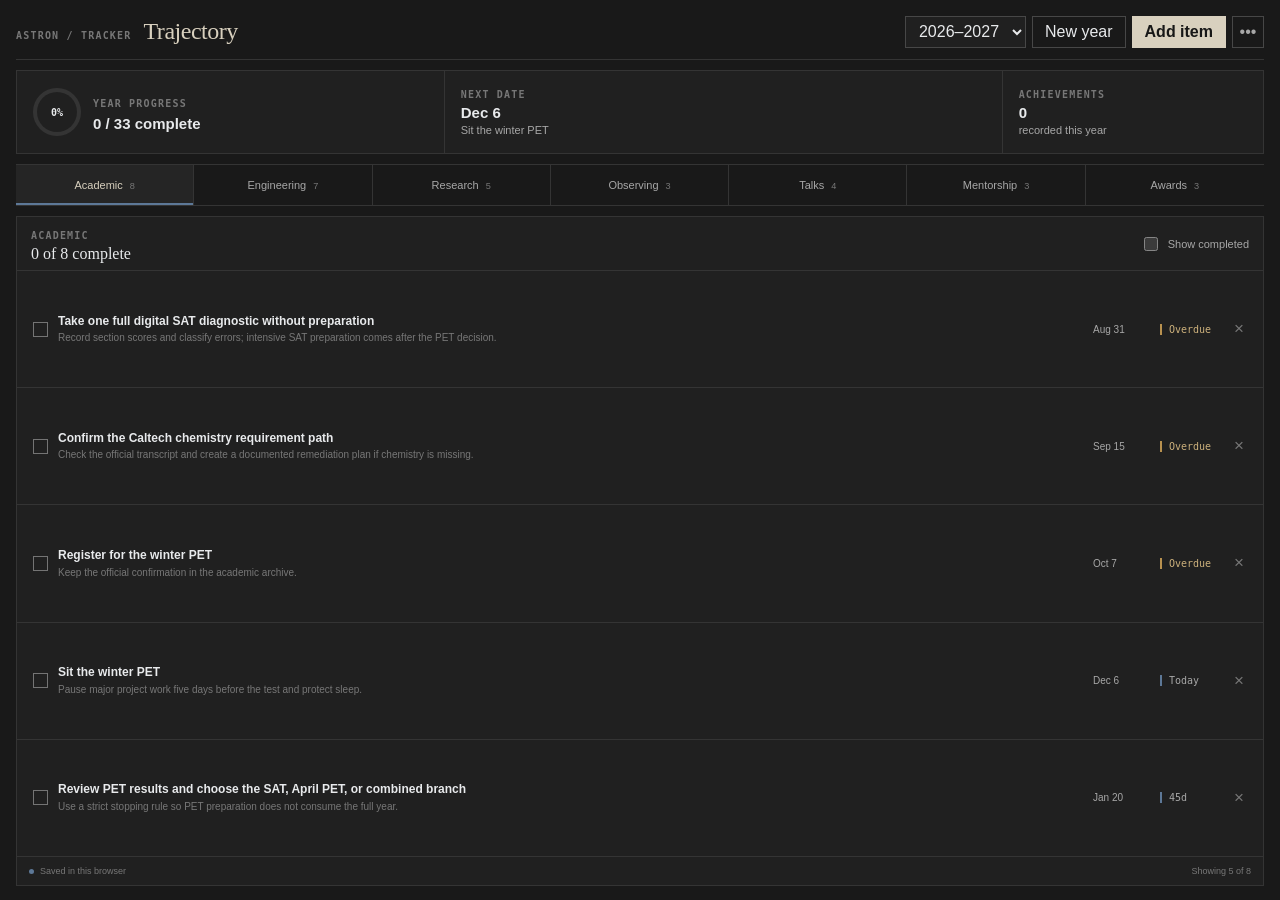
==== commit 0278392b: "Add in-page confirmation dialog to Astron tracker" ====
--- a/index.html
+++ b/index.html
@@ -61,6 +61,20 @@
       <div class="modal-actions"><button type="button" class="quiet-button" id="cancelDialog">Cancel</button><button class="primary-button">Save</button></div>
     </form>
   </dialog>
+  <dialog id="confirmDialog">
+    <form id="confirmForm">
+      <div class="modal-title">
+        <div><span class="label">Confirm action</span><h2 id="confirmTitle">Are you sure?</h2></div>
+        <button type="button" id="confirmClose" aria-label="Close">×</button>
+      </div>
+      <p id="confirmMessage" style="margin:0;color:var(--muted);font-size:12px;line-height:1.5;"></p>
+      <div class="modal-actions">
+        <button type="button" class="quiet-button" id="confirmCancel">Cancel</button>
+        <button type="submit" class="primary-button" id="confirmAccept">Delete</button>
+      </div>
+    </form>
+  </dialog>
+
   <input type="file" id="importFile" accept="application/json" hidden>
   <script src="app.js"></script>
 </body>
--- a/style.css
+++ b/style.css
@@ -0,0 +1,12 @@
+:root{--notion:#191919;--surface:#202020;--surface-2:#252525;--line:#343434;--line-strong:#474747;--text:#e8eaec;--muted:#a7a7a7;--dim:#777;--teal:#5d7897;--parchment:#d8d0be;--amber:#b8914f;color-scheme:dark}
+*{box-sizing:border-box}html,body{width:100%;height:100%;overflow:hidden}body{margin:0;background:var(--notion);color:var(--text);font-family:ui-sans-serif,-apple-system,BlinkMacSystemFont,"Segoe UI",sans-serif}button,input,select,textarea{font:inherit}button,select,input[type=checkbox],summary{cursor:pointer}button:focus-visible,input:focus-visible,select:focus-visible,textarea:focus-visible,summary:focus-visible{outline:2px solid var(--teal);outline-offset:2px}
+.tracker-shell{width:100%;height:100dvh;min-height:420px;padding:14px 16px;display:grid;grid-template-rows:46px 84px 42px minmax(0,1fr);gap:10px;background:var(--notion)}
+.tracker-header{display:flex;align-items:center;justify-content:space-between;gap:20px;border-bottom:1px solid var(--line);padding-bottom:10px}.identity{display:flex;align-items:baseline;gap:12px;min-width:0}.identity h1{margin:0;color:var(--parchment);font-family:Georgia,"Times New Roman",serif;font-size:24px;font-weight:500;letter-spacing:-.02em}.scope,.label{color:var(--dim);font-family:ui-monospace,SFMono-Regular,Menlo,Consolas,monospace;font-size:10px;font-weight:700;letter-spacing:.12em;text-transform:uppercase}.header-actions{display:flex;gap:6px;align-items:center}select,input,textarea{border:1px solid var(--line-strong);border-radius:0;background:var(--surface);color:var(--text)}.header-actions select{height:32px;padding:0 9px}button{border-radius:0}.quiet-button,.primary-button{height:32px;padding:0 12px;border:1px solid var(--line-strong);color:var(--text);background:transparent}.quiet-button:hover{background:var(--surface-2)}.primary-button{border-color:var(--parchment);background:var(--parchment);color:#171717;font-weight:650}.primary-button:hover{background:#ebe4d4}
+.more-menu{position:relative}.more-menu summary{width:32px;height:32px;display:grid;place-items:center;border:1px solid var(--line-strong);color:var(--muted);list-style:none}.more-menu summary::-webkit-details-marker{display:none}.menu-panel{position:absolute;z-index:5;right:0;top:38px;width:150px;padding:5px;border:1px solid var(--line-strong);background:#202020;box-shadow:0 10px 30px rgba(0,0,0,.35)}.menu-panel button{width:100%;padding:8px;border:0;background:transparent;color:var(--muted);text-align:left;font-size:11px}.menu-panel button:hover{background:var(--surface-2);color:var(--text)}.menu-panel .danger:hover{color:#d59a9a}
+.summary{display:grid;grid-template-columns:1.15fr 1.5fr .7fr;border:1px solid var(--line);background:var(--surface)}.summary>div{min-width:0;padding:12px 16px;border-right:1px solid var(--line)}.summary>div:last-child{border-right:0}.progress-cell{display:flex;align-items:center;gap:12px}.progress-cell strong,.metric strong{display:block;margin-top:4px;font-size:15px;font-weight:580}.progress-ring{--progress:0deg;width:48px;height:48px;flex:0 0 auto;display:grid;place-items:center;border-radius:50%;background:conic-gradient(var(--teal) var(--progress),var(--line) 0);position:relative}.progress-ring:before{content:"";position:absolute;inset:4px;border-radius:50%;background:var(--surface)}.progress-ring span{position:relative;font-family:ui-monospace,monospace;font-size:10px;font-weight:700}.metric{display:flex;flex-direction:column;justify-content:center}.metric small{display:block;margin-top:3px;overflow:hidden;color:var(--muted);font-size:11px;text-overflow:ellipsis;white-space:nowrap}
+.category-tabs{display:grid;grid-template-columns:repeat(7,minmax(0,1fr));border-block:1px solid var(--line)}.category-tabs button{min-width:0;height:40px;border:0;border-right:1px solid var(--line);background:transparent;color:var(--muted);font-size:11px;white-space:nowrap;overflow:hidden;text-overflow:ellipsis}.category-tabs button:last-child{border-right:0}.category-tabs button>span{display:none}.category-tabs button small{margin-left:7px;color:var(--dim)}.category-tabs button:hover{color:var(--text);background:var(--surface)}.category-tabs button.active{color:var(--parchment);background:var(--surface-2);box-shadow:inset 0 -2px var(--teal)}
+.list-panel{min-height:0;border:1px solid var(--line);display:grid;grid-template-rows:54px minmax(0,1fr) 28px;background:var(--surface)}.list-heading{display:flex;justify-content:space-between;align-items:center;gap:16px;padding:9px 14px;border-bottom:1px solid var(--line)}.list-heading h2{margin:2px 0 0;font-family:Georgia,"Times New Roman",serif;font-size:16px;font-weight:500}.completed-toggle{display:flex;align-items:center;gap:7px;color:var(--muted);font-size:11px}.completed-toggle input{width:14px;height:14px;accent-color:var(--teal)}.task-list{min-height:0;display:grid;grid-template-rows:repeat(5,minmax(0,1fr))}.task-row{min-height:0;display:grid;grid-template-columns:20px minmax(0,1fr) 58px 58px 24px;align-items:center;gap:9px;padding:7px 12px;border-bottom:1px solid var(--line)}.task-row:hover{background:var(--surface-2)}.task-row.is-done{opacity:.52}.task-check{appearance:none;width:15px;height:15px;border:1px solid #747474;border-radius:0;background:transparent;position:relative}.task-check:checked{border-color:var(--teal);background:var(--teal)}.task-check:checked:after{content:"";position:absolute;left:3px;top:1px;width:5px;height:8px;border:solid #191919;border-width:0 2px 2px 0;transform:rotate(45deg)}.task-copy{min-width:0}.task-copy h3{margin:0;overflow:hidden;color:var(--text);font-size:12px;font-weight:560;line-height:1.3;text-overflow:ellipsis;white-space:nowrap}.task-copy p{margin:3px 0 0;overflow:hidden;color:var(--dim);font-size:10px;line-height:1.25;text-overflow:ellipsis;white-space:nowrap}.is-done .task-copy h3{text-decoration:line-through}.task-row time{color:var(--muted);font-size:10px}.status{padding-left:7px;border-left:2px solid var(--teal);color:var(--muted);font-family:ui-monospace,monospace;font-size:10px}.status.late{border-color:var(--amber);color:#cdb17c}.delete-button{width:24px;height:24px;border:0;background:transparent;color:var(--dim);font-size:17px}.delete-button:hover{color:#d59a9a}.empty-state{grid-row:1/-1;display:grid;place-items:center;color:var(--dim);font-family:Georgia,"Times New Roman",serif;font-size:14px}.tracker-footer{display:flex;align-items:center;justify-content:space-between;padding:0 12px;color:var(--dim);font-size:9px}.tracker-footer span:first-child:before{content:"";display:inline-block;width:5px;height:5px;margin-right:6px;border-radius:50%;background:var(--teal)}
+dialog{width:min(440px,calc(100% - 24px));max-height:calc(100dvh - 24px);padding:0;border:1px solid var(--line-strong);border-radius:0;background:#202020;color:var(--text);box-shadow:0 18px 60px rgba(0,0,0,.5)}dialog::backdrop{background:rgba(0,0,0,.64)}dialog form{padding:16px}.modal-title{display:flex;justify-content:space-between;align-items:start;margin-bottom:14px}.modal-title h2{margin:2px 0 0;font-family:Georgia,"Times New Roman",serif;font-size:22px;font-weight:500}.modal-title button{border:0;background:transparent;color:var(--muted);font-size:20px}dialog label{display:grid;gap:5px;margin-bottom:10px;color:var(--muted);font-size:10px;font-weight:700;letter-spacing:.06em;text-transform:uppercase}dialog input,dialog select,dialog textarea{width:100%;min-height:34px;padding:7px 9px;color:var(--text);font-size:12px;letter-spacing:normal;text-transform:none}dialog textarea{resize:none}.form-row{display:grid;grid-template-columns:1fr 1fr;gap:10px}.modal-actions{display:flex;justify-content:flex-end;gap:7px;margin-top:14px}
+@media(max-width:700px){.tracker-shell{padding:10px;grid-template-rows:78px 72px 42px minmax(0,1fr)}.tracker-header{align-items:flex-start}.identity{display:block}.identity h1{font-size:21px}.header-actions{flex-wrap:wrap;justify-content:flex-end}.header-actions select{width:116px}.header-actions .quiet-button{display:none}.summary{grid-template-columns:1fr 1fr}.summary>div{padding:9px}.summary>div:nth-child(2){border-right:0}.summary>div:last-child{display:none}.progress-ring{width:40px;height:40px}.category-tabs button{font-size:0}.category-tabs button>span{display:inline;font-size:11px}.category-tabs button small{font-size:9px}.task-row{grid-template-columns:18px minmax(0,1fr) 48px 22px;padding-inline:9px}.task-row .status{display:none}.task-copy p{display:none}}
+@media(max-height:510px){.tracker-shell{min-height:360px;padding-block:8px;grid-template-rows:40px 64px 36px minmax(0,1fr);gap:7px}.tracker-header{padding-bottom:7px}.category-tabs button{height:34px}.summary>div{padding-block:7px}.progress-ring{width:38px;height:38px}.list-panel{grid-template-rows:45px minmax(0,1fr) 22px}.task-list{grid-template-rows:repeat(4,minmax(0,1fr))}.task-row:nth-child(n+5){display:none}}
+@media(prefers-reduced-motion:reduce){*{scroll-behavior:auto!important}}
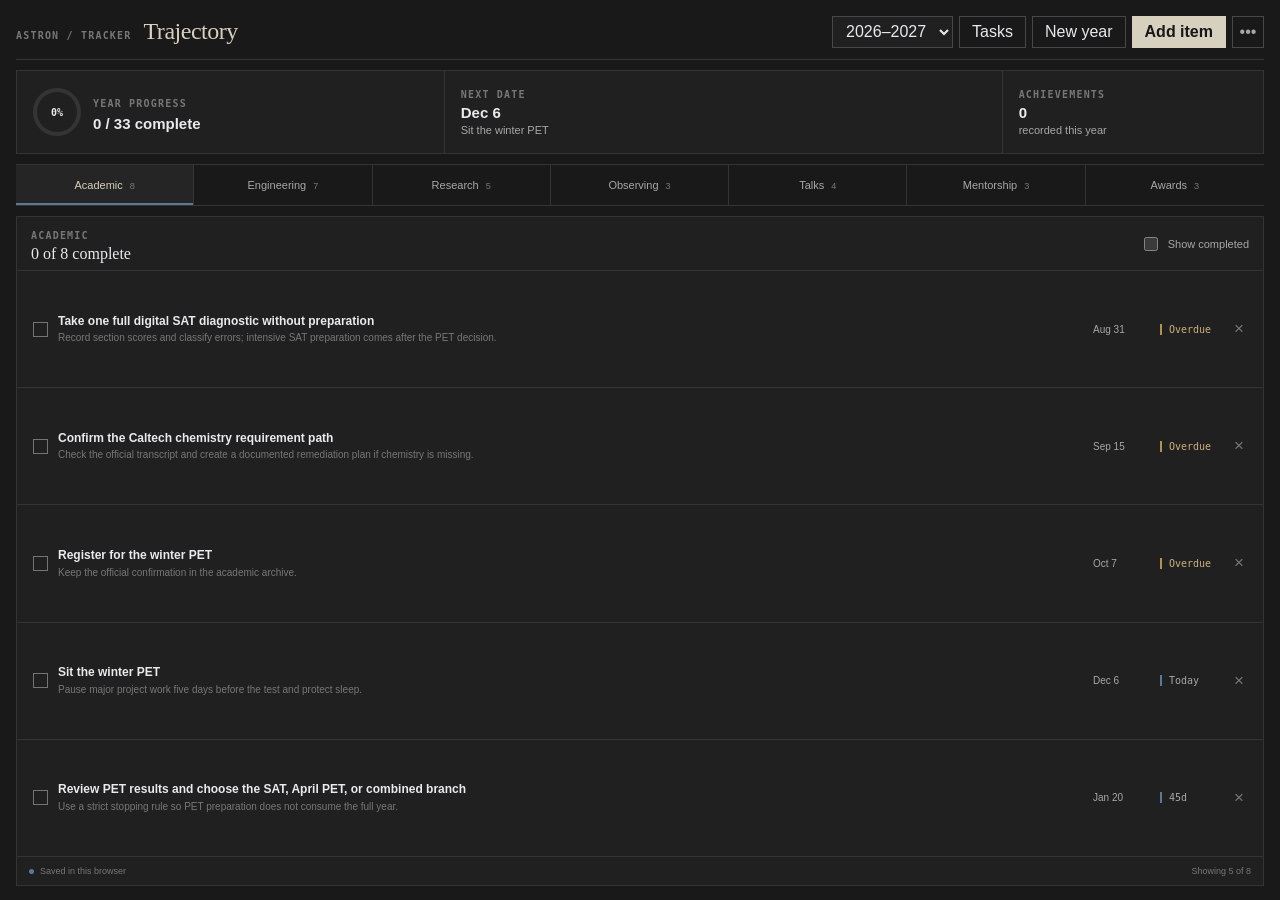
==== commit fad782f6: "Link Astron tracker to Master Tasks" ====
--- a/index.html
+++ b/index.html
@@ -14,6 +14,7 @@
       <div class="identity"><span class="scope">ASTRON / TRACKER</span><h1>Trajectory</h1></div>
       <div class="header-actions">
         <select id="year" aria-label="Academic year"></select>
+        <button class="quiet-button" type="button" onclick="location.href='master-tasks/'">Tasks</button>
         <button class="quiet-button" id="newYear">New year</button>
         <button class="primary-button" id="addItem">Add item</button>
         <details class="more-menu">
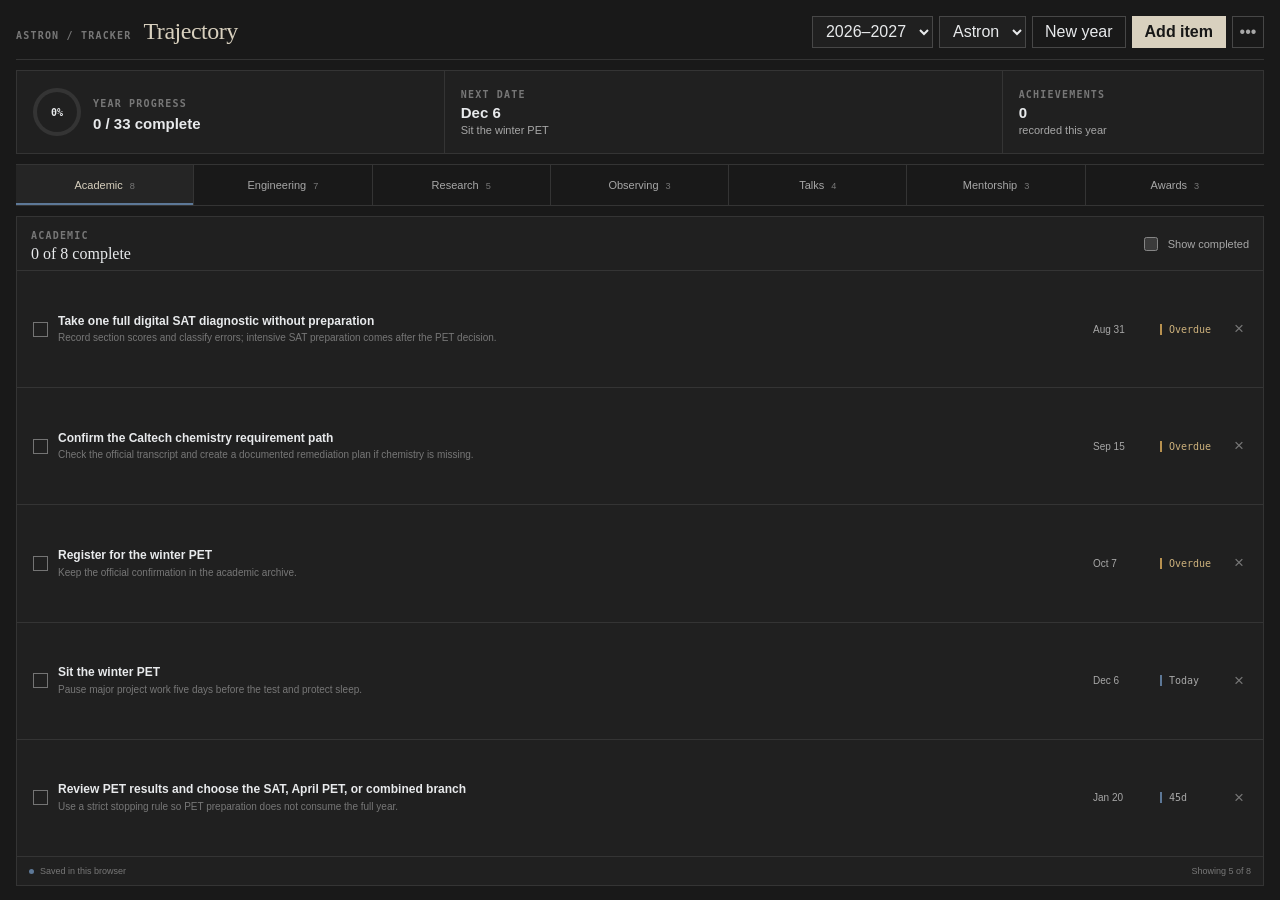
==== commit 502164a4: "Add persistent tracker switcher to Astron" ====
--- a/index.html
+++ b/index.html
@@ -14,7 +14,11 @@
       <div class="identity"><span class="scope">ASTRON / TRACKER</span><h1>Trajectory</h1></div>
       <div class="header-actions">
         <select id="year" aria-label="Academic year"></select>
-        <button class="quiet-button" type="button" onclick="location.href='master-tasks/'">Tasks</button>
+        <select class="page-switcher" aria-label="Switch tracker" onchange="if(this.value) location.href=this.value">
+          <option value="./" selected>Astron</option>
+          <option value="pet/">PET</option>
+          <option value="master-tasks/">Tasks</option>
+        </select>
         <button class="quiet-button" id="newYear">New year</button>
         <button class="primary-button" id="addItem">Add item</button>
         <details class="more-menu">
